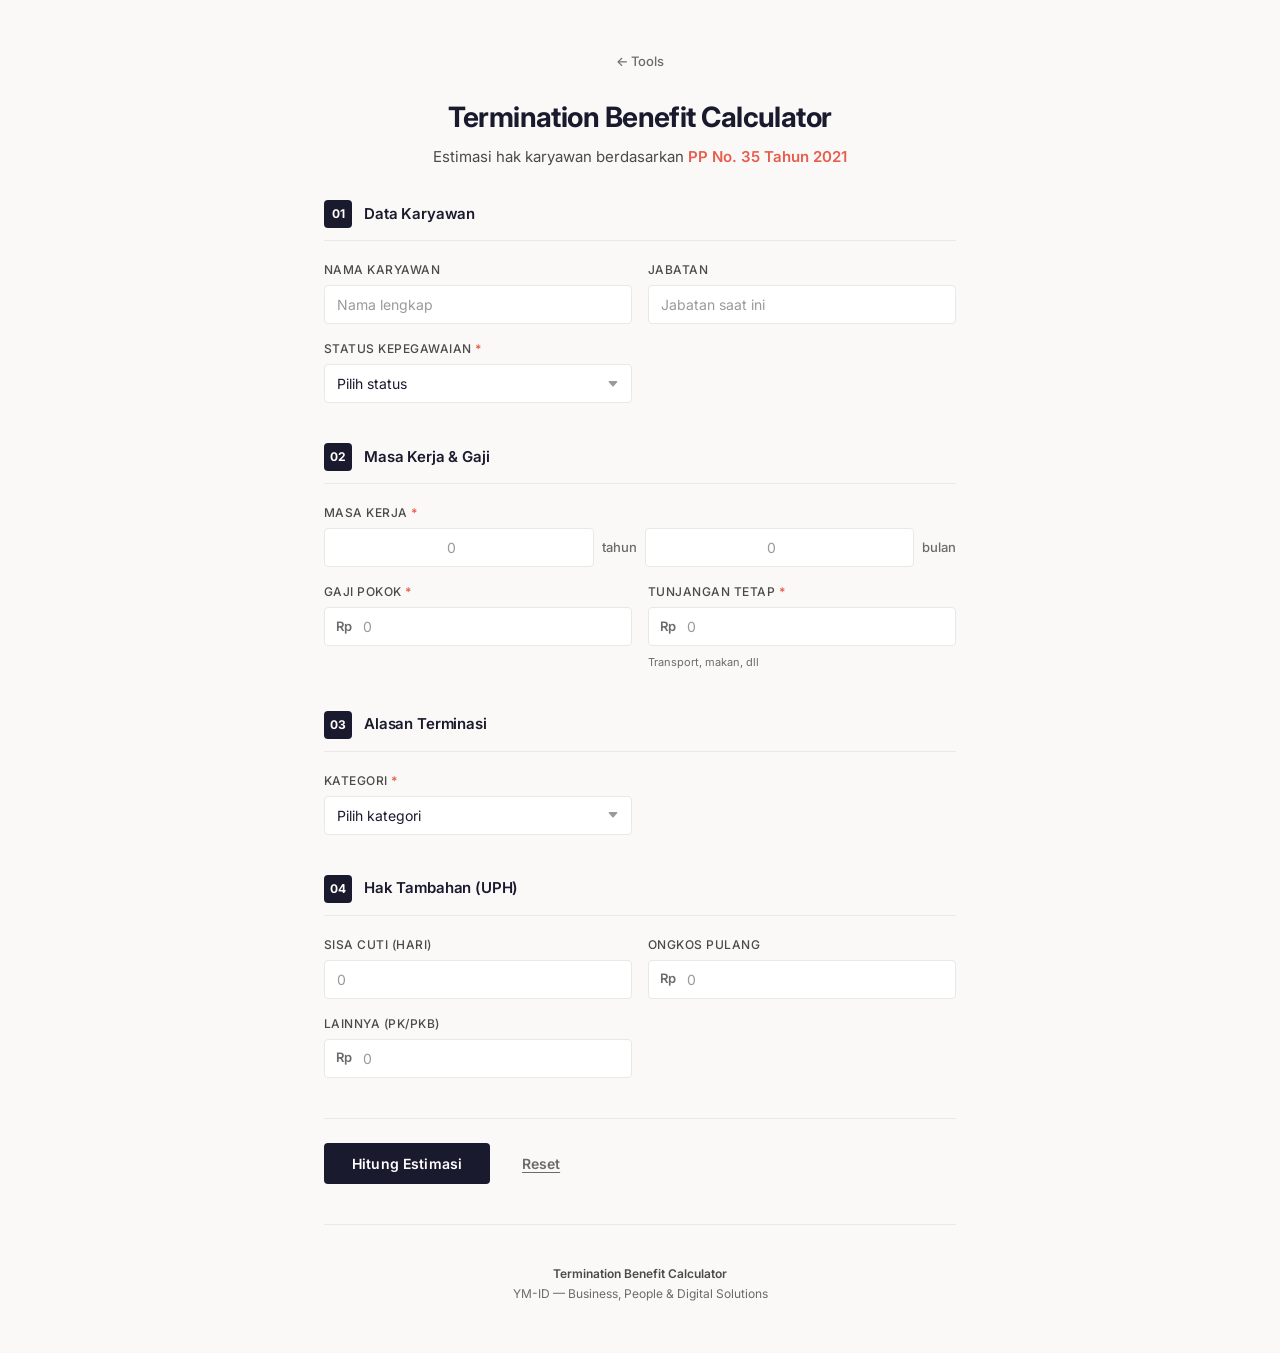
==== index.html @ a9bd62be "RUbah UI PDF" ====
<!DOCTYPE html>
<html lang="id">
<head>
    <meta charset="UTF-8">
    <meta name="viewport" content="width=device-width, initial-scale=1.0">
    <title>Termination Benefit Calculator | YM-ID Tools</title>
    <link rel="stylesheet" href="style.css">
    <link rel="preconnect" href="https://fonts.googleapis.com">
    <link href="https://fonts.googleapis.com/css2?family=Inter:wght@300;400;500;600;700;800&display=swap" rel="stylesheet">
</head>
<body>
    <div class="container">
        <!-- Header -->
        <header class="header">
            <a href="/tools" class="back-link">← Tools</a>
            <h1>Termination Benefit Calculator</h1>
            <p class="subtitle">Estimasi hak karyawan berdasarkan <span class="highlight">PP No. 35 Tahun 2021</span></p>
        </header>

        <!-- Main Content -->
        <main class="main-content">
            <!-- Form Section -->
            <section class="form-section" id="formSection">

                <!-- Section 1: Data Karyawan -->
                <div class="section-block">
                    <div class="section-header">
                        <span class="section-number">01</span>
                        <h2>Data Karyawan</h2>
                    </div>

                    <div class="form-grid">
                        <div class="form-group">
                            <label for="employeeName">Nama Karyawan</label>
                            <input type="text" id="employeeName" placeholder="Nama lengkap">
                        </div>
                        <div class="form-group">
                            <label for="position">Jabatan</label>
                            <input type="text" id="position" placeholder="Jabatan saat ini">
                        </div>
                        <div class="form-group">
                            <label for="employmentStatus">Status Kepegawaian <span class="required">*</span></label>
                            <select id="employmentStatus" required>
                                <option value="" disabled selected>Pilih status</option>
                                <option value="PKWTT">PKWTT — Tetap</option>
                                <option value="PKWT">PKWT — Kontrak</option>
                            </select>
                        </div>
                        <div class="form-group" id="pkwtDurationGroup" style="display:none;">
                            <label for="pkwtDuration">Lama Kontrak (bulan) <span class="required">*</span></label>
                            <input type="number" id="pkwtDuration" min="1" max="60" placeholder="12">
                        </div>
                    </div>
                </div>

                <!-- Section 2: Masa Kerja & Gaji -->
                <div class="section-block">
                    <div class="section-header">
                        <span class="section-number">02</span>
                        <h2>Masa Kerja & Gaji</h2>
                    </div>

                    <div class="form-grid">
                        <div class="form-group">
                            <label>Masa Kerja <span class="required">*</span></label>
                            <div class="input-pair">
                                <input type="number" id="yearsOfService" min="0" max="50" placeholder="0" required>
                                <span class="unit">tahun</span>
                                <input type="number" id="monthsOfService" min="0" max="11" placeholder="0" required>
                                <span class="unit">bulan</span>
                            </div>
                        </div>
                        <div class="form-group">
                            <label for="basicSalary">Gaji Pokok <span class="required">*</span></label>
                            <div class="input-currency">
                                <span class="currency">Rp</span>
                                <input type="text" id="basicSalary" class="currency-input" placeholder="0" required>
                            </div>
                        </div>
                        <div class="form-group">
                            <label for="fixedAllowance">Tunjangan Tetap <span class="required">*</span></label>
                            <div class="input-currency">
                                <span class="currency">Rp</span>
                                <input type="text" id="fixedAllowance" class="currency-input" placeholder="0" required>
                            </div>
                            <span class="helper">Transport, makan, dll</span>
                        </div>
                    </div>
                </div>

                <!-- Section 3: Alasan Terminasi -->
                <div class="section-block">
                    <div class="section-header">
                        <span class="section-number">03</span>
                        <h2>Alasan Terminasi</h2>
                    </div>

                    <div class="form-grid">
                        <div class="form-group">
                            <label>Kategori <span class="required">*</span></label>
                            <select id="terminationCategory" required>
                                <option value="" disabled selected>Pilih kategori</option>
                                <option value="phk_perusahaan">PHK oleh Perusahaan</option>
                                <option value="phk_pekerja">PHK oleh Pekerja</option>
                                <option value="berakhir">Berakhirnya Hubungan Kerja</option>
                            </select>
                        </div>
                        <div class="form-group" id="subCategoryGroup" style="display:none;">
                            <label>Alasan Detail <span class="required">*</span></label>
                            <select id="terminationReason" required>
                                <option value="" disabled selected>Pilih alasan</option>
                            </select>
                        </div>
                    </div>

                    <div class="info-panel" id="reasonInfoPanel" style="display:none;">
                        <p id="reasonDescription"></p>
                        <span class="info-tag" id="reasonPasal"></span>
                    </div>
                </div>

                <!-- Section 4: Hak Tambahan (UPH) -->
                <div class="section-block">
                    <div class="section-header">
                        <span class="section-number">04</span>
                        <h2>Hak Tambahan (UPH)</h2>
                    </div>

                    <div class="form-grid">
                        <div class="form-group">
                            <label for="remainingLeave">Sisa Cuti (hari)</label>
                            <input type="number" id="remainingLeave" min="0" max="365" placeholder="0">
                        </div>
                        <div class="form-group">
                            <label for="repatriationCost">Ongkos Pulang</label>
                            <div class="input-currency">
                                <span class="currency">Rp</span>
                                <input type="text" id="repatriationCost" class="currency-input" placeholder="0">
                            </div>
                        </div>
                        <div class="form-group">
                            <label for="otherUPH">Lainnya (PK/PKB)</label>
                            <div class="input-currency">
                                <span class="currency">Rp</span>
                                <input type="text" id="otherUPH" class="currency-input" placeholder="0">
                            </div>
                        </div>
                    </div>
                </div>

                <!-- Actions -->
                <div class="actions">
                    <button type="button" class="btn-primary" id="calculateBtn">
                        Hitung Estimasi
                    </button>
                    <button type="button" class="btn-text" id="resetBtn">Reset</button>
                </div>
            </section>

            <!-- Result Section -->
            <section class="result-section" id="resultSection" style="display:none;">

                <!-- Result Header -->
                <div class="result-title">
                    <h2>Hasil Perhitungan</h2>
                    <span class="result-meta" id="resultDate"></span>
                </div>

                <!-- Employee Summary -->
                <div class="summary-card" id="employeeSummary"></div>

                <!-- Calculation Results -->
                <div class="results-list">

                    <!-- UP -->
                    <div class="result-item" id="upSection">
                        <div class="result-item-header">
                            <div class="result-item-title">
                                <span class="result-icon">●</span>
                                <span>Uang Pesangon (UP)</span>
                            </div>
                            <span class="result-item-value" id="upAmount">Rp 0</span>
                        </div>
                        <div class="result-item-body">
                            <p id="upExplanation"></p>
                            <div class="legal-ref" id="upReference"></div>
                        </div>
                    </div>

                    <!-- UPMK -->
                    <div class="result-item" id="upmkSection">
                        <div class="result-item-header">
                            <div class="result-item-title">
                                <span class="result-icon">●</span>
                                <span>Uang Penghargaan Masa Kerja (UPMK)</span>
                            </div>
                            <span class="result-item-value" id="upmkAmount">Rp 0</span>
                        </div>
                        <div class="result-item-body">
                            <p id="upmkExplanation"></p>
                            <div class="legal-ref" id="upmkReference"></div>
                        </div>
                    </div>

                    <!-- UPH -->
                    <div class="result-item" id="uphResultSection">
                        <div class="result-item-header">
                            <div class="result-item-title">
                                <span class="result-icon">●</span>
                                <span>Uang Penggantian Hak (UPH)</span>
                            </div>
                            <span class="result-item-value" id="uphAmount">Rp 0</span>
                        </div>
                        <div class="result-item-body">
                            <div id="uphBreakdown"></div>
                            <div class="legal-ref" id="uphReference"></div>
                        </div>
                    </div>

                    <!-- PKWT -->
                    <div class="result-item" id="pkwtSection" style="display:none;">
                        <div class="result-item-header">
                            <div class="result-item-title">
                                <span class="result-icon">●</span>
                                <span>Kompensasi PKWT</span>
                            </div>
                            <span class="result-item-value" id="pkwtAmount">Rp 0</span>
                        </div>
                        <div class="result-item-body">
                            <p id="pkwtExplanation"></p>
                            <div class="legal-ref" id="pkwtReference"></div>
                        </div>
                    </div>

                    <!-- Not Eligible -->
                    <div class="result-item excluded" id="notEligibleSection" style="display:none;">
                        <div class="result-item-header">
                            <div class="result-item-title">
                                <span class="result-icon">○</span>
                                <span>Tidak Diterima</span>
                            </div>
                        </div>
                        <div class="result-item-body">
                            <ul id="notEligibleList"></ul>
                        </div>
                    </div>
                </div>

                <!-- Total -->
                <div class="total-box">
                    <div class="total-label">Total Estimasi Hak</div>
                    <div class="total-value" id="totalAmount">Rp 0</div>
                    <div class="total-words" id="totalTerbilang"></div>
                </div>

                <!-- Disclaimer -->
                <div class="disclaimer-box">
                    <p><strong>Disclaimer.</strong> Hasil perhitungan bersifat estimasi berdasarkan PP No. 35 Tahun 2021. Jumlah final dapat berbeda tergantung kebijakan internal perusahaan, PKB, atau ketentuan lain.</p>
                </div>

                <!-- Actions -->
                <div class="result-actions">
                    <button type="button" class="btn-primary" id="printBtn">Cetak / Simpan PDF</button>
                    <button type="button" class="btn-text" id="recalculateBtn">Hitung Ulang</button>
                </div>
            </section>
        </main>

        <footer class="footer">
            <p>Termination Benefit Calculator</p>
            <p>YM-ID — Business, People & Digital Solutions</p>
        </footer>
    </div>

    <script src="calculator.js"></script>
</body>
</html>
---- style.css ----
/* ============================================
   Termination Benefit Calculator
   Simplified · Modern · Non-Template
   ============================================ */

:root {
    --charcoal: #1a1a2e;
    --charcoal-light: #2d2d44;
    --coral: #e85d4e;
    --coral-light: #f5e6e4;
    --cream: #faf9f7;
    --white: #ffffff;
    --gray-100: #f5f5f3;
    --gray-200: #e8e8e6;
    --gray-300: #d4d4d2;
    --gray-400: #9a9a98;
    --gray-500: #6b6b69;
    --gray-600: #4a4a48;
    --gray-700: #2d2d2b;
    --text: #1a1a2e;
    --text-secondary: #4a4a48;
    --text-muted: #6b6b69;
    --border: #e8e8e6;
    --border-focus: #1a1a2e;
    --radius: 4px;
    --radius-lg: 8px;
    --shadow: 0 1px 2px rgba(26,26,46,0.04);
    --shadow-md: 0 4px 12px rgba(26,26,46,0.08);
    --transition: 0.2s ease;
}

*, *::before, *::after { margin: 0; padding: 0; box-sizing: border-box; }

html { scroll-behavior: smooth; }

body {
    font-family: 'Inter', -apple-system, BlinkMacSystemFont, sans-serif;
    background: var(--cream);
    color: var(--text);
    line-height: 1.5;
    -webkit-font-smoothing: antialiased;
    -moz-osx-font-smoothing: grayscale;
}

.container { max-width: 680px; margin: 0 auto; padding: 0 24px; }

/* ============================================
   HEADER
   ============================================ */
.header {
    padding: 48px 0 32px;
    text-align: center;
}

.back-link {
    display: inline-flex;
    align-items: center;
    gap: 6px;
    font-size: 13px;
    font-weight: 500;
    color: var(--text-muted);
    text-decoration: none;
    margin-bottom: 24px;
    transition: var(--transition);
}

.back-link:hover { color: var(--charcoal); }

.header h1 {
    font-size: 28px;
    font-weight: 700;
    color: var(--charcoal);
    letter-spacing: -0.02em;
    margin-bottom: 8px;
}

.subtitle {
    font-size: 15px;
    color: var(--text-secondary);
    font-weight: 400;
}

.subtitle .highlight {
    color: var(--coral);
    font-weight: 600;
}

/* ============================================
   SECTION BLOCKS
   ============================================ */
.section-block {
    margin-bottom: 40px;
}

.section-header {
    display: flex;
    align-items: center;
    gap: 12px;
    margin-bottom: 20px;
    padding-bottom: 12px;
    border-bottom: 1px solid var(--border);
}

.section-number {
    display: flex;
    align-items: center;
    justify-content: center;
    width: 28px;
    height: 28px;
    background: var(--charcoal);
    color: var(--white);
    font-size: 12px;
    font-weight: 700;
    border-radius: var(--radius);
}

.section-header h2 {
    font-size: 15px;
    font-weight: 600;
    color: var(--charcoal);
    letter-spacing: -0.01em;
}

/* ============================================
   FORM GRID
   ============================================ */
.form-grid {
    display: grid;
    grid-template-columns: repeat(2, 1fr);
    gap: 16px;
}

.form-group {
    display: flex;
    flex-direction: column;
    gap: 6px;
}

.form-group:has(#yearsOfService) {
    grid-column: span 2;
}

label {
    font-size: 12px;
    font-weight: 500;
    color: var(--text-secondary);
    text-transform: uppercase;
    letter-spacing: 0.04em;
}

.required {
    color: var(--coral);
    font-weight: 600;
}

input, select {
    width: 100%;
    padding: 10px 12px;
    font-size: 14px;
    font-family: inherit;
    color: var(--text);
    background: var(--white);
    border: 1.5px solid var(--border);
    border-radius: var(--radius);
    transition: var(--transition);
    outline: none;
    appearance: none;
    -webkit-appearance: none;
}

input:focus, select:focus {
    border-color: var(--border-focus);
    background: var(--white);
}

input::placeholder {
    color: var(--gray-400);
}

select {
    background-image: url("data:image/svg+xml,%3Csvg xmlns='http://www.w3.org/2000/svg' width='12' height='12' fill='%239a9a98' viewBox='0 0 16 16'%3E%3Cpath d='M7.247 11.14 2.451 5.658C1.885 5.013 2.345 4 3.204 4h9.592a1 1 0 0 1 .753 1.659l-4.796 5.48a1 1 0 0 1-1.506 0z'/%3E%3C/svg%3E");
    background-repeat: no-repeat;
    background-position: right 12px center;
    padding-right: 32px;
    cursor: pointer;
}

/* Input Pair (year/month) */
.input-pair {
    display: flex;
    align-items: center;
    gap: 8px;
}

.input-pair input {
    flex: 1;
    text-align: center;
    background-image: none;
    padding-right: 12px;
}

.unit {
    font-size: 13px;
    color: var(--text-muted);
    font-weight: 500;
    white-space: nowrap;
}

/* Input Currency */
.input-currency {
    position: relative;
    display: flex;
    align-items: center;
}

.currency {
    position: absolute;
    left: 12px;
    font-size: 13px;
    font-weight: 600;
    color: var(--text-muted);
    pointer-events: none;
}

.input-currency input {
    padding-left: 38px;
    background-image: none;
    padding-right: 12px;
}

.helper {
    font-size: 11px;
    color: var(--text-muted);
    margin-top: 2px;
}

/* Info Panel */
.info-panel {
    margin-top: 12px;
    padding: 14px 16px;
    background: var(--coral-light);
    border-left: 3px solid var(--coral);
    border-radius: 0 var(--radius) var(--radius) 0;
}

.info-panel p {
    font-size: 13px;
    color: var(--text-secondary);
    line-height: 1.5;
    margin-bottom: 6px;
}

.info-tag {
    display: inline-block;
    font-size: 11px;
    font-weight: 600;
    color: var(--coral);
    background: var(--white);
    padding: 3px 10px;
    border-radius: var(--radius);
}

/* ============================================
   BUTTONS
   ============================================ */
.actions {
    display: flex;
    align-items: center;
    gap: 16px;
    margin-top: 32px;
    padding-top: 24px;
    border-top: 1px solid var(--border);
}

.btn-primary, .btn-text {
    font-family: inherit;
    font-size: 14px;
    font-weight: 600;
    border: none;
    border-radius: var(--radius);
    cursor: pointer;
    transition: var(--transition);
    outline: none;
}

.btn-primary {
    background: var(--charcoal);
    color: var(--white);
    padding: 12px 28px;
    letter-spacing: 0.01em;
}

.btn-primary:hover {
    background: var(--charcoal-light);
}

.btn-text {
    background: transparent;
    color: var(--text-muted);
    padding: 12px 16px;
    text-decoration: underline;
    text-underline-offset: 3px;
}

.btn-text:hover {
    color: var(--charcoal);
}

/* ============================================
   RESULT SECTION
   ============================================ */
.result-section {
    animation: fadeIn 0.3s ease;
}

@keyframes fadeIn {
    from { opacity: 0; transform: translateY(8px); }
    to { opacity: 1; transform: translateY(0); }
}

.result-title {
    display: flex;
    justify-content: space-between;
    align-items: baseline;
    margin-bottom: 24px;
    padding-bottom: 12px;
    border-bottom: 1px solid var(--border);
}

.result-title h2 {
    font-size: 18px;
    font-weight: 700;
    color: var(--charcoal);
    letter-spacing: -0.02em;
}

.result-meta {
    font-size: 12px;
    color: var(--text-muted);
    font-weight: 400;
}

/* Summary Card */
.summary-card {
    background: var(--white);
    border: 1px solid var(--border);
    border-radius: var(--radius-lg);
    padding: 20px;
    margin-bottom: 24px;
}

.summary-card h4 {
    font-size: 11px;
    font-weight: 600;
    color: var(--text-muted);
    text-transform: uppercase;
    letter-spacing: 0.06em;
    margin-bottom: 14px;
    padding-bottom: 10px;
    border-bottom: 1px solid var(--border);
}

.summary-grid {
    display: grid;
    grid-template-columns: repeat(2, 1fr);
    gap: 10px 24px;
}

.summary-item {
    display: flex;
    justify-content: space-between;
    align-items: baseline;
    font-size: 13px;
    padding: 4px 0;
}

.summary-label {
    color: var(--text-muted);
    font-weight: 400;
}

.summary-value {
    color: var(--text);
    font-weight: 600;
    text-align: right;
}

/* Results List */
.results-list {
    display: flex;
    flex-direction: column;
    gap: 12px;
    margin-bottom: 24px;
}

.result-item {
    background: var(--white);
    border: 1px solid var(--border);
    border-radius: var(--radius-lg);
    overflow: hidden;
}

.result-item-header {
    display: flex;
    justify-content: space-between;
    align-items: center;
    padding: 14px 18px;
    background: var(--gray-100);
    border-bottom: 1px solid var(--border);
}

.result-item-title {
    display: flex;
    align-items: center;
    gap: 10px;
    font-size: 14px;
    font-weight: 600;
    color: var(--charcoal);
}

.result-icon {
    color: var(--coral);
    font-size: 10px;
}

.result-item-value {
    font-size: 16px;
    font-weight: 700;
    color: var(--charcoal);
    font-family: 'SF Mono', 'Monaco', monospace;
    letter-spacing: -0.01em;
}

.result-item-body {
    padding: 14px 18px;
}

.result-item-body p {
    font-size: 13px;
    color: var(--text-secondary);
    line-height: 1.5;
    margin-bottom: 10px;
}

/* Legal Reference */
.legal-ref {
    margin-top: 10px;
    padding: 10px 12px;
    background: var(--cream);
    border-left: 2px solid var(--coral);
    border-radius: 0 var(--radius) var(--radius) 0;
}

.legal-ref .ref-pasal {
    font-size: 11px;
    font-weight: 600;
    color: var(--charcoal);
    margin-bottom: 3px;
}

.legal-ref .ref-text {
    font-size: 11px;
    color: var(--text-muted);
    line-height: 1.4;
}

/* Excluded / Not Eligible */
.result-item.excluded .result-item-header {
    background: var(--coral-light);
    border-bottom-color: var(--coral);
}

.result-item.excluded .result-item-title {
    color: var(--coral);
}

.result-item.excluded .result-icon {
    color: var(--coral);
}

#notEligibleList {
    list-style: none;
    padding: 0;
}

#notEligibleList li {
    padding: 8px 0;
    font-size: 13px;
    color: var(--text-secondary);
    border-bottom: 1px solid var(--border);
}

#notEligibleList li:last-child {
    border-bottom: none;
}

#notEligibleList li strong {
    color: var(--coral);
    display: block;
    font-weight: 600;
    margin-bottom: 2px;
}

#notEligibleList li small {
    color: var(--text-muted);
    font-size: 11px;
}

/* UPH Breakdown */
.uph-breakdown-item {
    display: flex;
    justify-content: space-between;
    padding: 6px 0;
    font-size: 13px;
    border-bottom: 1px solid var(--border);
}

.uph-breakdown-item:last-child {
    border-bottom: none;
}

.uph-breakdown-label {
    color: var(--text-secondary);
}

.uph-breakdown-value {
    font-weight: 600;
    color: var(--text);
    font-family: 'SF Mono', 'Monaco', monospace;
}

/* Total Box */
.total-box {
    background: var(--charcoal);
    color: var(--white);
    padding: 24px;
    border-radius: var(--radius-lg);
    margin-bottom: 16px;
    text-align: center;
}

.total-label {
    font-size: 11px;
    font-weight: 600;
    text-transform: uppercase;
    letter-spacing: 0.08em;
    opacity: 0.7;
    margin-bottom: 6px;
}

.total-value {
    font-size: 28px;
    font-weight: 700;
    font-family: 'SF Mono', 'Monaco', monospace;
    letter-spacing: -0.02em;
    margin-bottom: 4px;
}

.total-words {
    font-size: 12px;
    opacity: 0.6;
    font-style: italic;
}

/* Disclaimer */
.disclaimer-box {
    background: var(--gray-100);
    border: 1px solid var(--border);
    border-radius: var(--radius-lg);
    padding: 14px 16px;
    margin-bottom: 20px;
}

.disclaimer-box p {
    font-size: 11px;
    color: var(--text-muted);
    line-height: 1.5;
}

.disclaimer-box strong {
    color: var(--text-secondary);
    font-weight: 600;
}

/* Result Actions */
.result-actions {
    display: flex;
    align-items: center;
    gap: 16px;
    justify-content: center;
}

/* ============================================
   FOOTER
   ============================================ */
.footer {
    text-align: center;
    padding: 40px 0 48px;
    border-top: 1px solid var(--border);
    margin-top: 40px;
}

.footer p {
    font-size: 12px;
    color: var(--text-muted);
    margin-bottom: 2px;
}

.footer p:first-child {
    font-weight: 600;
    color: var(--text-secondary);
}

/* ============================================
   ============================================
   PRINT STYLES - 1 HALAMAN A4 RAPI
   ============================================
   ============================================ */

@media print {
    @page {
        size: A4 portrait;
        margin: 10mm 14mm 10mm 14mm;
    }

    * {
        -webkit-print-color-adjust: exact !important;
        print-color-adjust: exact !important;
        color-adjust: exact !important;
    }

    body {
        background: white !important;
        font-size: 8.5pt !important;
        line-height: 1.3 !important;
        color: #1a1a2e !important;
        margin: 0 !important;
        padding: 0 !important;
    }

    .container {
        max-width: 100% !important;
        padding: 0 !important;
        margin: 0 !important;
    }

    /* HIDE */
    .header,
    .form-section,
    .actions,
    .result-actions,
    .footer,
    .back-link,
    .result-title,
    .disclaimer-box {
        display: none !important;
    }

    /* SHOW RESULT */
    .result-section {
        display: block !important;
        animation: none !important;
        margin: 0 !important;
        padding: 0 !important;
    }

    /* PRINT HEADER */
    .result-section::before {
        content: "SURAT PERHITUNGAN HAK KARYAWAN";
        display: block;
        text-align: center;
        font-size: 13pt;
        font-weight: 700;
        color: #1a1a2e;
        padding-bottom: 3px;
        margin-bottom: 8px;
        border-bottom: 2px solid #1a1a2e;
        letter-spacing: 0.5px;
    }

    /* SUMMARY */
    .summary-card {
        background: white !important;
        border: 1px solid #333 !important;
        border-radius: 0 !important;
        padding: 0 !important;
        margin-bottom: 8px !important;
    }

    .summary-card h4 {
        background: #1a1a2e !important;
        color: white !important;
        padding: 4px 10px !important;
        margin: 0 !important;
        font-size: 8pt !important;
        font-weight: 600;
        border-bottom: 1px solid #333;
        border-radius: 0 !important;
    }

    .summary-grid {
        display: table !important;
        width: 100% !important;
        border-collapse: collapse !important;
    }

    .summary-item {
        display: table-row !important;
        border-bottom: 1px solid #ddd !important;
    }

    .summary-item:last-child { border-bottom: none !important; }

    .summary-label,
    .summary-value {
        display: table-cell !important;
        padding: 3px 10px !important;
        font-size: 8.5pt !important;
        border-bottom: 1px solid #eee !important;
    }

    .summary-label {
        width: 32% !important;
        color: #555 !important;
        font-weight: 500;
        background: #f5f5f3 !important;
    }

    .summary-value {
        width: 68% !important;
        color: #1a1a2e !important;
        font-weight: 600;
    }

    /* RESULT ITEMS */
    .results-list {
        gap: 6px !important;
        margin-bottom: 8px !important;
    }

    .result-item {
        background: white !important;
        border: 1px solid #333 !important;
        border-radius: 0 !important;
        box-shadow: none !important;
        page-break-inside: avoid !important;
        break-inside: avoid !important;
        margin-bottom: 4px !important;
    }

    .result-item-header {
        background: #f5f5f3 !important;
        border-bottom: 1.5px solid #1a1a2e !important;
        padding: 4px 10px !important;
    }

    .result-item-title {
        font-size: 9pt !important;
        font-weight: 700;
        color: #1a1a2e !important;
        gap: 6px !important;
    }

    .result-icon {
        color: #e85d4e !important;
        font-size: 8px !important;
    }

    .result-item-value {
        font-size: 10pt !important;
        font-weight: 700;
        color: #1a1a2e !important;
    }

    .result-item-body {
        padding: 5px 10px !important;
    }

    .result-item-body p {
        font-size: 8pt !important;
        color: #333 !important;
        margin-bottom: 3px !important;
        line-height: 1.25 !important;
    }

    /* LEGAL REF */
    .legal-ref {
        background: #faf9f7 !important;
        border-left: 2px solid #e85d4e !important;
        border-radius: 0 !important;
        padding: 4px 8px !important;
        margin-top: 4px !important;
    }

    .legal-ref .ref-pasal {
        font-size: 7.5pt !important;
        color: #1a1a2e !important;
        margin-bottom: 1px !important;
    }

    .legal-ref .ref-text {
        font-size: 7pt !important;
        color: #555 !important;
        line-height: 1.25 !important;
    }

    /* EXCLUDED */
    .result-item.excluded .result-item-header {
        background: #f5e6e4 !important;
        border-bottom-color: #e85d4e !important;
    }

    .result-item.excluded .result-item-title {
        color: #e85d4e !important;
    }

    #notEligibleList li {
        font-size: 8pt !important;
        padding: 2px 0 !important;
    }

    /* UPH */
    .uph-breakdown-item {
        font-size: 8pt !important;
        padding: 2px 0 !important;
    }

    /* TOTAL */
    .total-box {
        background: #1a1a2e !important;
        color: white !important;
        border-radius: 0 !important;
        padding: 8px 12px !important;
        margin: 6px 0 !important;
        border: 2px solid #1a1a2e !important;
    }

    .total-label {
        font-size: 8pt !important;
        margin-bottom: 2px !important;
    }

    .total-value {
        font-size: 14pt !important;
        margin-bottom: 1px !important;
    }

    .total-words {
        font-size: 7pt !important;
    }

    /* FOOTER */
    .result-section::after {
        content: "Dokumen dihasilkan oleh Termination Benefit Calculator | YM-ID | PP No. 35 Tahun 2021";
        display: block;
        text-align: center;
        font-size: 6.5pt;
        color: #999;
        margin-top: 6px;
        padding-top: 4px;
        border-top: 1px solid #ddd;
    }

    .detail-item + .detail-item { margin-top: 4px !important; }
    .detail-item[style*="display: none"] { display: none !important; }
}

/* ============================================
   RESPONSIVE
   ============================================ */
@media (max-width: 640px) {
    .container { padding: 0 16px; }
    .header { padding: 32px 0 24px; }
    .header h1 { font-size: 22px; }
    .subtitle { font-size: 14px; }

    .form-grid {
        grid-template-columns: 1fr;
        gap: 14px;
    }

    .form-group:has(#yearsOfService) {
        grid-column: span 1;
    }

    .section-block { margin-bottom: 32px; }
    .actions { flex-direction: column; gap: 8px; }
    .btn-primary, .btn-text { width: 100%; justify-content: center; }

    .summary-grid { grid-template-columns: 1fr; }
    .result-title { flex-direction: column; gap: 4px; }
    .result-item-header { flex-direction: column; align-items: flex-start; gap: 4px; }
    .result-item-value { font-size: 14px; }
    .total-value { font-size: 22px; }
    .result-actions { flex-direction: column; }
}

@media (max-width: 480px) {
    .header h1 { font-size: 20px; }
    .input-pair { flex-wrap: wrap; }
    .input-pair input { min-width: 80px; }
    .section-header { gap: 8px; }
    .section-number { width: 24px; height: 24px; font-size: 11px; }
    .section-header h2 { font-size: 14px; }
}
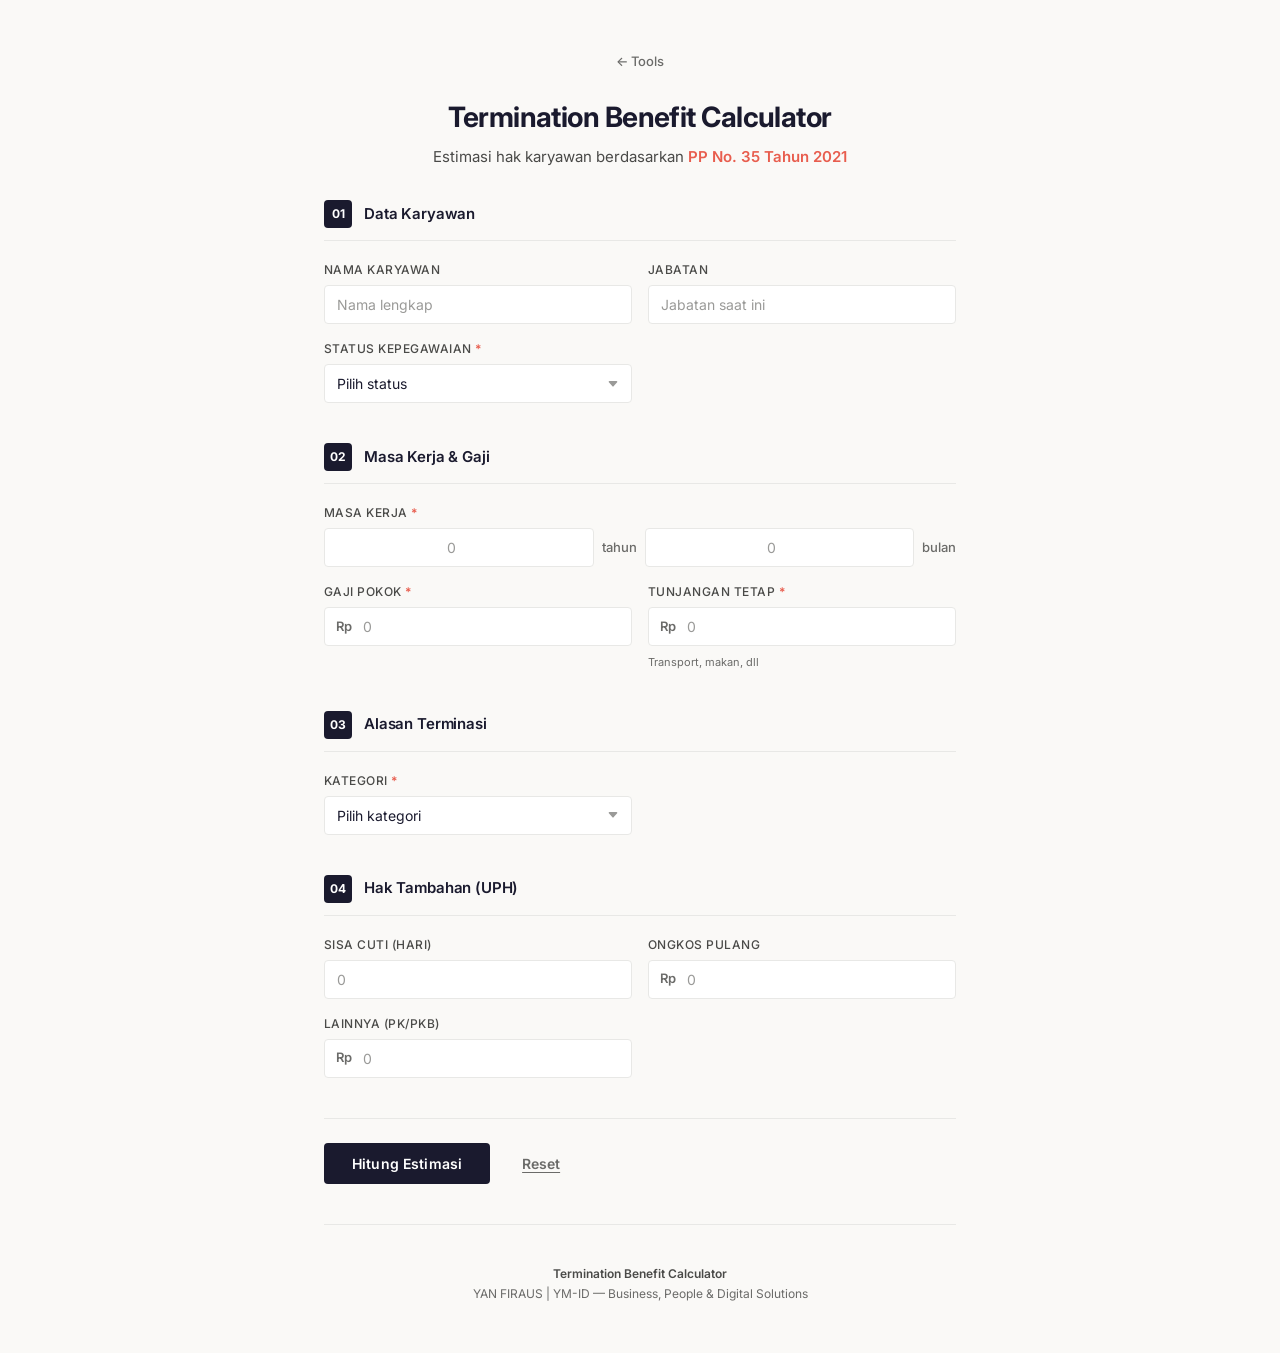
==== commit 7e83714b: "Rubah Footnote" ====
--- a/index.html
+++ b/index.html
@@ -268,7 +268,7 @@
 
         <footer class="footer">
             <p>Termination Benefit Calculator</p>
-            <p>YM-ID — Business, People & Digital Solutions</p>
+            <p>YAN FIRAUS | YM-ID — Business, People & Digital Solutions</p>
         </footer>
     </div>
 
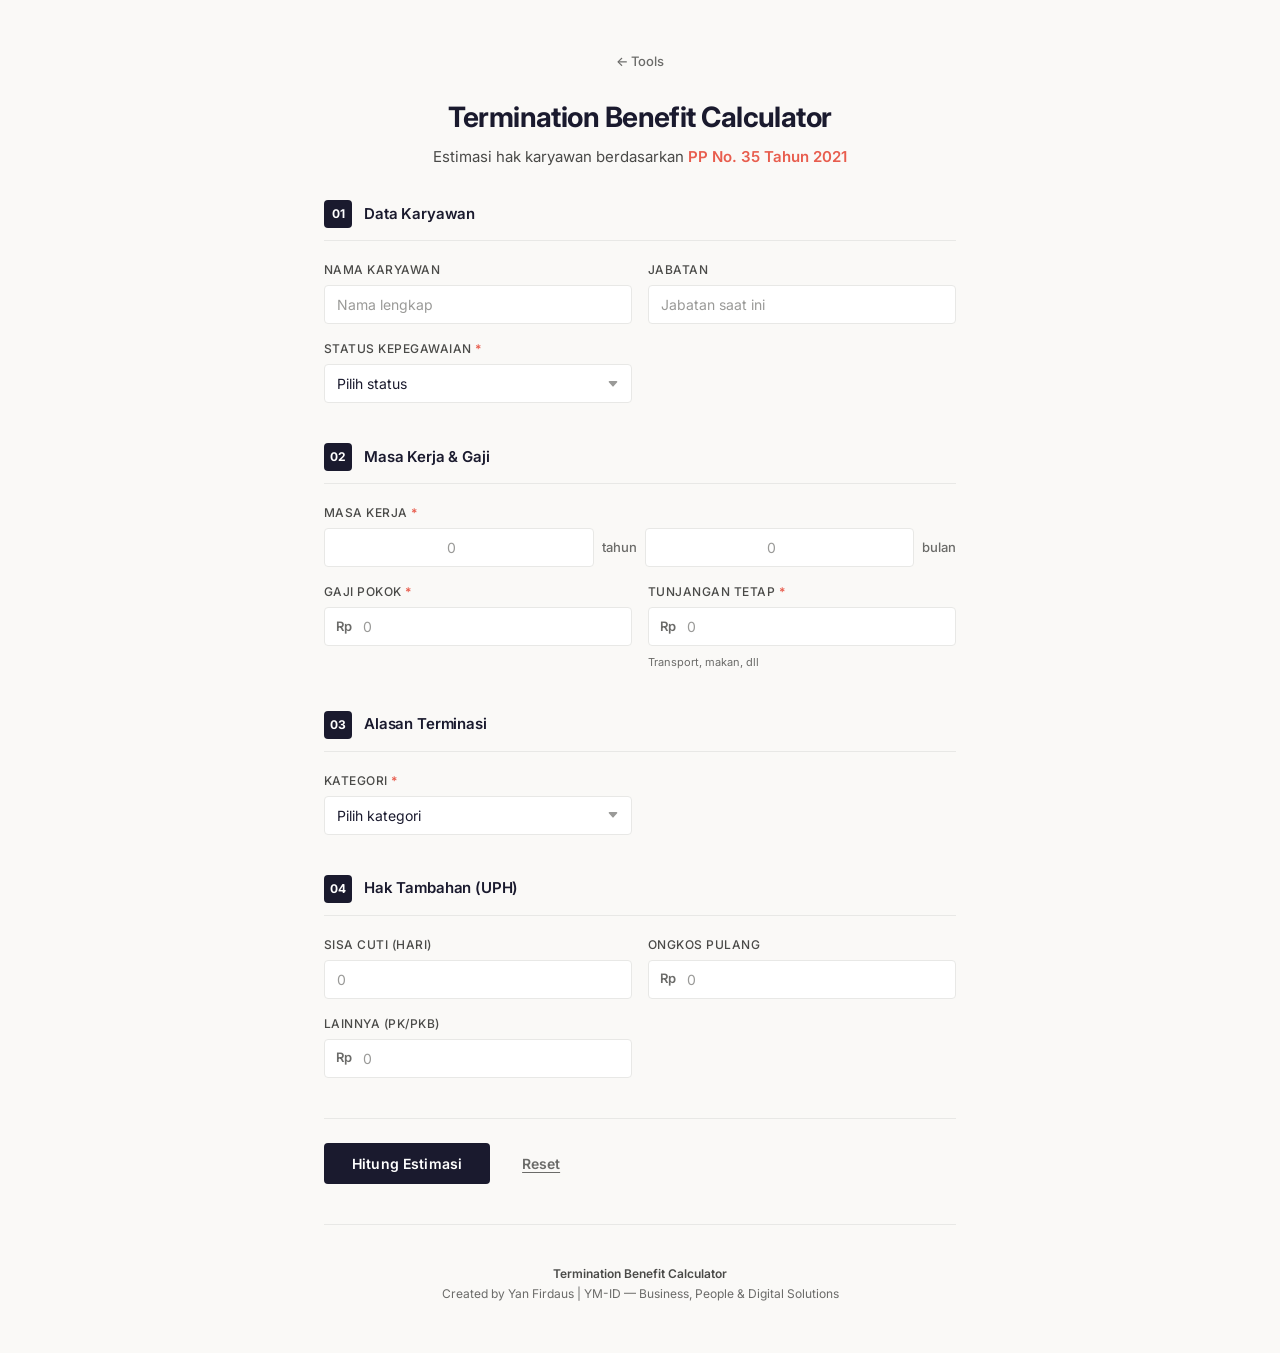
==== commit 3ad239ee: "Rubah Footnote" ====
--- a/index.html
+++ b/index.html
@@ -3,7 +3,7 @@
 <head>
     <meta charset="UTF-8">
     <meta name="viewport" content="width=device-width, initial-scale=1.0">
-    <title>Termination Benefit Calculator | YM-ID Tools</title>
+    <title>Termination Benefit Calculator | Created by Yan Firdaus</title>
     <link rel="stylesheet" href="style.css">
     <link rel="preconnect" href="https://fonts.googleapis.com">
     <link href="https://fonts.googleapis.com/css2?family=Inter:wght@300;400;500;600;700;800&display=swap" rel="stylesheet">
@@ -268,7 +268,7 @@
 
         <footer class="footer">
             <p>Termination Benefit Calculator</p>
-            <p>YAN FIRAUS | YM-ID — Business, People & Digital Solutions</p>
+            <p>Created by Yan Firdaus | YM-ID — Business, People & Digital Solutions</p>
         </footer>
     </div>
 
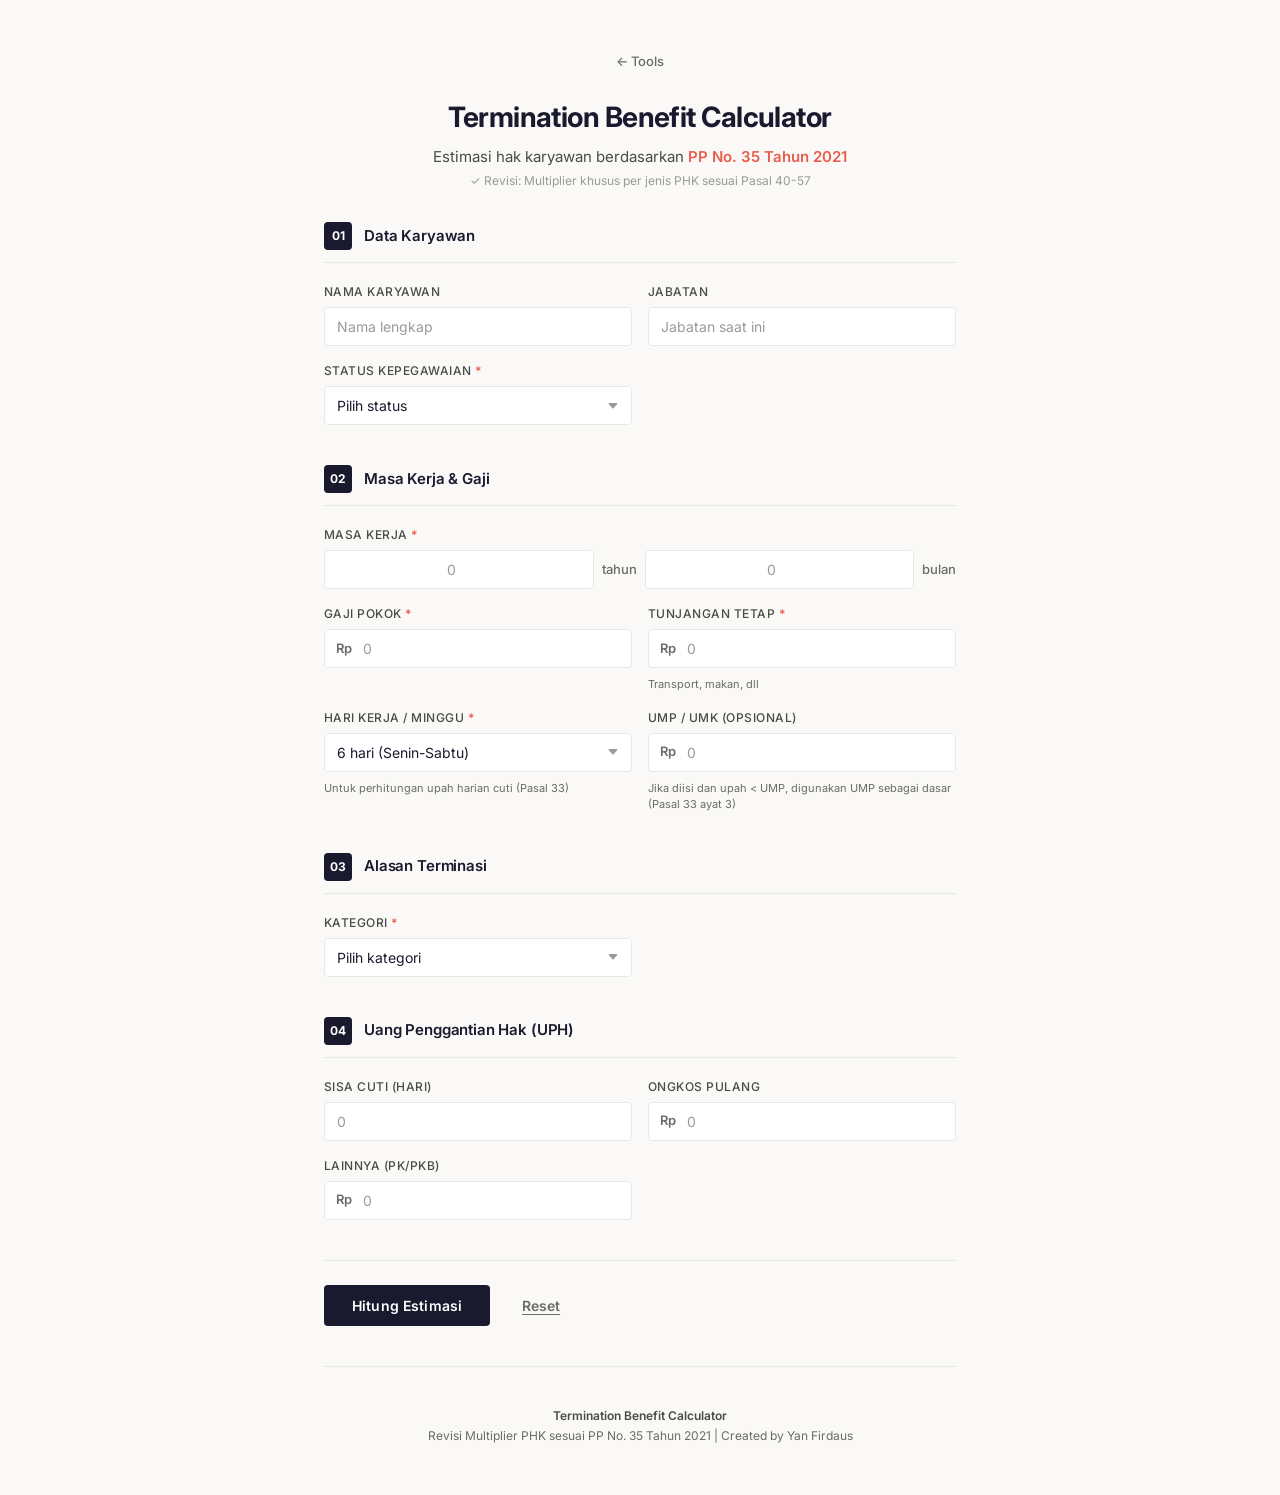
==== commit 64d5cc91: "update logika berpikir" ====
--- a/index.html
+++ b/index.html
@@ -3,7 +3,7 @@
 <head>
     <meta charset="UTF-8">
     <meta name="viewport" content="width=device-width, initial-scale=1.0">
-    <title>Termination Benefit Calculator | Created by Yan Firdaus</title>
+    <title>Termination Benefit Calculator | PP No. 35 Tahun 2021</title>
     <link rel="stylesheet" href="style.css">
     <link rel="preconnect" href="https://fonts.googleapis.com">
     <link href="https://fonts.googleapis.com/css2?family=Inter:wght@300;400;500;600;700;800&display=swap" rel="stylesheet">
@@ -12,9 +12,10 @@
     <div class="container">
         <!-- Header -->
         <header class="header">
-            <a href="/tools" class="back-link">← Tools</a>
+            <a href="/tools" target="_top" class="back-link"><- Tools</a>
             <h1>Termination Benefit Calculator</h1>
             <p class="subtitle">Estimasi hak karyawan berdasarkan <span class="highlight">PP No. 35 Tahun 2021</span></p>
+            <p class="subtitle" style="font-size: 12px; color: #9a9a98; margin-top: 4px;">✓ Revisi: Multiplier khusus per jenis PHK sesuai Pasal 40-57</p>
         </header>
 
         <!-- Main Content -->
@@ -42,8 +43,8 @@
                             <label for="employmentStatus">Status Kepegawaian <span class="required">*</span></label>
                             <select id="employmentStatus" required>
                                 <option value="" disabled selected>Pilih status</option>
-                                <option value="PKWTT">PKWTT — Tetap</option>
-                                <option value="PKWT">PKWT — Kontrak</option>
+                                <option value="PKWTT">PKWTT - Tetap</option>
+                                <option value="PKWT">PKWT - Kontrak</option>
                             </select>
                         </div>
                         <div class="form-group" id="pkwtDurationGroup" style="display:none;">
@@ -85,6 +86,22 @@
                             </div>
                             <span class="helper">Transport, makan, dll</span>
                         </div>
+                        <div class="form-group">
+                            <label for="workDaysPerWeek">Hari Kerja / Minggu <span class="required">*</span></label>
+                            <select id="workDaysPerWeek" required>
+                                <option value="6" selected>6 hari (Senin-Sabtu)</option>
+                                <option value="5">5 hari (Senin-Jumat)</option>
+                            </select>
+                            <span class="helper">Untuk perhitungan upah harian cuti (Pasal 33)</span>
+                        </div>
+                        <div class="form-group">
+                            <label for="minimumWage">UMP / UMK (opsional)</label>
+                            <div class="input-currency">
+                                <span class="currency">Rp</span>
+                                <input type="text" id="minimumWage" class="currency-input" placeholder="0">
+                            </div>
+                            <span class="helper">Jika diisi dan upah &lt; UMP, digunakan UMP sebagai dasar (Pasal 33 ayat 3)</span>
+                        </div>
                     </div>
                 </div>
 
@@ -101,8 +118,7 @@
                             <select id="terminationCategory" required>
                                 <option value="" disabled selected>Pilih kategori</option>
                                 <option value="phk_perusahaan">PHK oleh Perusahaan</option>
-                                <option value="phk_pekerja">PHK oleh Pekerja</option>
-                                <option value="berakhir">Berakhirnya Hubungan Kerja</option>
+                                <option value="phk_pekerja">PHK oleh Pekerja / Berakhirnya HK</option>
                             </select>
                         </div>
                         <div class="form-group" id="subCategoryGroup" style="display:none;">
@@ -116,6 +132,7 @@
                     <div class="info-panel" id="reasonInfoPanel" style="display:none;">
                         <p id="reasonDescription"></p>
                         <span class="info-tag" id="reasonPasal"></span>
+                        <span class="info-tag" id="reasonDetailPasal" style="margin-top: 4px; display: inline-block;"></span>
                     </div>
                 </div>
 
@@ -123,7 +140,7 @@
                 <div class="section-block">
                     <div class="section-header">
                         <span class="section-number">04</span>
-                        <h2>Hak Tambahan (UPH)</h2>
+                        <h2>Uang Penggantian Hak (UPH)</h2>
                     </div>
 
                     <div class="form-grid">
@@ -144,6 +161,24 @@
                                 <span class="currency">Rp</span>
                                 <input type="text" id="otherUPH" class="currency-input" placeholder="0">
                             </div>
+                        </div>
+                    </div>
+                </div>
+
+                <!-- Section 5: Uang Pisah (Conditional) -->
+                <div class="section-block" id="uangPisahGroup" style="display:none;">
+                    <div class="section-header">
+                        <span class="section-number">05</span>
+                        <h2>Uang Pisah</h2>
+                    </div>
+                    <div class="form-grid">
+                        <div class="form-group">
+                            <label for="uangPisahAmount">Uang Pisah (sesuai PK/PP/PKB)</label>
+                            <div class="input-currency">
+                                <span class="currency">Rp</span>
+                                <input type="text" id="uangPisahAmount" class="currency-input" placeholder="0">
+                            </div>
+                            <span class="helper">Hanya untuk: Resign, Mangkir, Pelanggaran Mendesak, Putusan LPHI, Ditahan (rugi)</span>
                         </div>
                     </div>
                 </div>
@@ -176,14 +211,13 @@
                     <div class="result-item" id="upSection">
                         <div class="result-item-header">
                             <div class="result-item-title">
-                                <span class="result-icon">●</span>
+                                <span class="result-icon">*</span>
                                 <span>Uang Pesangon (UP)</span>
                             </div>
                             <span class="result-item-value" id="upAmount">Rp 0</span>
                         </div>
                         <div class="result-item-body">
                             <p id="upExplanation"></p>
-                            <div class="legal-ref" id="upReference"></div>
                         </div>
                     </div>
 
@@ -191,14 +225,13 @@
                     <div class="result-item" id="upmkSection">
                         <div class="result-item-header">
                             <div class="result-item-title">
-                                <span class="result-icon">●</span>
+                                <span class="result-icon">*</span>
                                 <span>Uang Penghargaan Masa Kerja (UPMK)</span>
                             </div>
                             <span class="result-item-value" id="upmkAmount">Rp 0</span>
                         </div>
                         <div class="result-item-body">
                             <p id="upmkExplanation"></p>
-                            <div class="legal-ref" id="upmkReference"></div>
                         </div>
                     </div>
 
@@ -206,14 +239,13 @@
                     <div class="result-item" id="uphResultSection">
                         <div class="result-item-header">
                             <div class="result-item-title">
-                                <span class="result-icon">●</span>
+                                <span class="result-icon">*</span>
                                 <span>Uang Penggantian Hak (UPH)</span>
                             </div>
                             <span class="result-item-value" id="uphAmount">Rp 0</span>
                         </div>
                         <div class="result-item-body">
                             <div id="uphBreakdown"></div>
-                            <div class="legal-ref" id="uphReference"></div>
                         </div>
                     </div>
 
@@ -221,14 +253,27 @@
                     <div class="result-item" id="pkwtSection" style="display:none;">
                         <div class="result-item-header">
                             <div class="result-item-title">
-                                <span class="result-icon">●</span>
+                                <span class="result-icon">*</span>
                                 <span>Kompensasi PKWT</span>
                             </div>
                             <span class="result-item-value" id="pkwtAmount">Rp 0</span>
                         </div>
                         <div class="result-item-body">
                             <p id="pkwtExplanation"></p>
-                            <div class="legal-ref" id="pkwtReference"></div>
+                        </div>
+                    </div>
+
+                    <!-- UANG PISAH -->
+                    <div class="result-item" id="uangPisahSection" style="display:none;">
+                        <div class="result-item-header">
+                            <div class="result-item-title">
+                                <span class="result-icon">*</span>
+                                <span>Uang Pisah</span>
+                            </div>
+                            <span class="result-item-value" id="uangPisahAmountDisplay">Rp 0</span>
+                        </div>
+                        <div class="result-item-body">
+                            <p id="uangPisahExplanation"></p>
                         </div>
                     </div>
 
@@ -236,7 +281,7 @@
                     <div class="result-item excluded" id="notEligibleSection" style="display:none;">
                         <div class="result-item-header">
                             <div class="result-item-title">
-                                <span class="result-icon">○</span>
+                                <span class="result-icon">o</span>
                                 <span>Tidak Diterima</span>
                             </div>
                         </div>
@@ -253,6 +298,15 @@
                     <div class="total-words" id="totalTerbilang"></div>
                 </div>
 
+                <!-- Lampiran -->
+                <div class="lampiran-section" id="lampiranSection">
+                    <div class="lampiran-header">
+                        <h3>LAMPIRAN</h3>
+                        <p>Landasan Hukum Perhitungan Hak Karyawan</p>
+                    </div>
+                    <div class="lampiran-content" id="lampiranContent"></div>
+                </div>
+
                 <!-- Disclaimer -->
                 <div class="disclaimer-box">
                     <p><strong>Disclaimer.</strong> Hasil perhitungan bersifat estimasi berdasarkan PP No. 35 Tahun 2021. Jumlah final dapat berbeda tergantung kebijakan internal perusahaan, PKB, atau ketentuan lain.</p>
@@ -268,10 +322,10 @@
 
         <footer class="footer">
             <p>Termination Benefit Calculator</p>
-            <p>Created by Yan Firdaus | YM-ID — Business, People & Digital Solutions</p>
+            <p>Revisi Multiplier PHK sesuai PP No. 35 Tahun 2021 | Created by Yan Firdaus</p>
         </footer>
     </div>
 
     <script src="calculator.js"></script>
 </body>
-</html>+</html>
--- a/style.css
+++ b/style.css
@@ -1,6 +1,6 @@
-/* ============================================
+﻿/* ============================================
    Termination Benefit Calculator
-   Simplified · Modern · Non-Template
+   Simplified - Modern - Non-Template
    ============================================ */
 
 :root {
@@ -903,3 +903,123 @@
     .section-number { width: 24px; height: 24px; font-size: 11px; }
     .section-header h2 { font-size: 14px; }
 }
+
+
+
+/* ============================================
+   LAMPIRAN SECTION
+   ============================================ */
+
+.lampiran-section {
+    margin-top: 32px;
+    margin-bottom: 24px;
+    border: 1px solid var(--border);
+    border-radius: var(--radius-lg);
+    overflow: hidden;
+    page-break-before: always;
+    break-before: page;
+}
+
+.lampiran-header {
+    background: var(--charcoal);
+    color: var(--white);
+    padding: 16px 20px;
+    text-align: center;
+}
+
+.lampiran-header h3 {
+    font-size: 14px;
+    font-weight: 700;
+    letter-spacing: 0.08em;
+    text-transform: uppercase;
+    margin-bottom: 4px;
+}
+
+.lampiran-header p {
+    font-size: 11px;
+    opacity: 0.7;
+    font-weight: 400;
+}
+
+.lampiran-content {
+    padding: 0;
+    background: var(--white);
+}
+
+.lampiran-pasal {
+    border-bottom: 1px solid var(--border);
+    page-break-inside: avoid;
+    break-inside: avoid;
+}
+
+.lampiran-pasal:last-child {
+    border-bottom: none;
+}
+
+.lampiran-pasal-title {
+    background: var(--gray-100);
+    padding: 10px 16px;
+    font-size: 12px;
+    font-weight: 700;
+    color: var(--charcoal);
+    border-left: 3px solid var(--coral);
+}
+
+.lampiran-pasal-content {
+    padding: 12px 16px;
+    font-size: 11px;
+    line-height: 1.6;
+    color: var(--text-secondary);
+    white-space: pre-line;
+}
+
+/* ============================================
+   PRINT STYLES - LAMPIRAN
+   ============================================ */
+
+@media print {
+    .lampiran-section {
+        display: block !important;
+        page-break-before: always !important;
+        break-before: page !important;
+        margin-top: 0 !important;
+        border: 1px solid #333 !important;
+        border-radius: 0 !important;
+    }
+
+    .lampiran-header {
+        background: #1a1a2e !important;
+        color: white !important;
+        padding: 6px 10px !important;
+        border-bottom: 1.5px solid #1a1a2e !important;
+    }
+
+    .lampiran-header h3 {
+        font-size: 10pt !important;
+        margin-bottom: 1px !important;
+    }
+
+    .lampiran-header p {
+        font-size: 7.5pt !important;
+    }
+
+    .lampiran-pasal {
+        border-bottom: 1px solid #ddd !important;
+        page-break-inside: avoid !important;
+        break-inside: avoid !important;
+    }
+
+    .lampiran-pasal-title {
+        background: #f5f5f3 !important;
+        padding: 3px 10px !important;
+        font-size: 8.5pt !important;
+        border-left: 2px solid #e85d4e !important;
+    }
+
+    .lampiran-pasal-content {
+        padding: 5px 10px !important;
+        font-size: 7pt !important;
+        line-height: 1.3 !important;
+        color: #333 !important;
+    }
+}
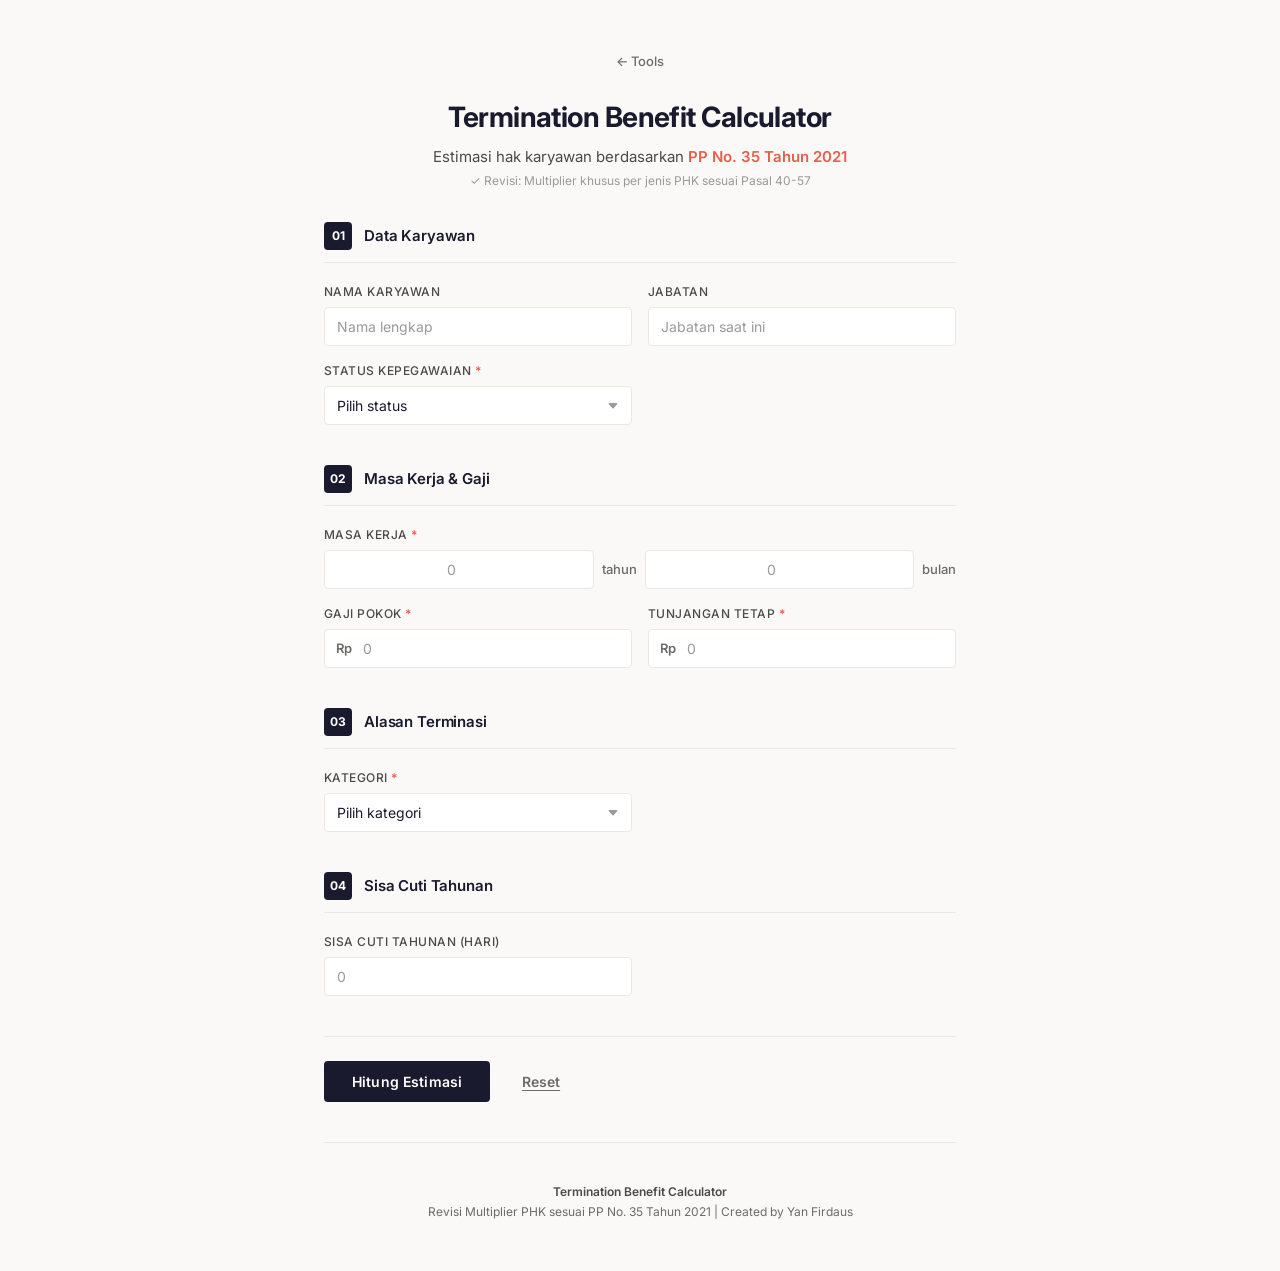
==== commit dbba2b9c: "logika js update" ====
--- a/index.html
+++ b/index.html
@@ -47,10 +47,6 @@
                                 <option value="PKWT">PKWT - Kontrak</option>
                             </select>
                         </div>
-                        <div class="form-group" id="pkwtDurationGroup" style="display:none;">
-                            <label for="pkwtDuration">Lama Kontrak (bulan) <span class="required">*</span></label>
-                            <input type="number" id="pkwtDuration" min="1" max="60" placeholder="12">
-                        </div>
                     </div>
                 </div>
 
@@ -84,23 +80,6 @@
                                 <span class="currency">Rp</span>
                                 <input type="text" id="fixedAllowance" class="currency-input" placeholder="0" required>
                             </div>
-                            <span class="helper">Transport, makan, dll</span>
-                        </div>
-                        <div class="form-group">
-                            <label for="workDaysPerWeek">Hari Kerja / Minggu <span class="required">*</span></label>
-                            <select id="workDaysPerWeek" required>
-                                <option value="6" selected>6 hari (Senin-Sabtu)</option>
-                                <option value="5">5 hari (Senin-Jumat)</option>
-                            </select>
-                            <span class="helper">Untuk perhitungan upah harian cuti (Pasal 33)</span>
-                        </div>
-                        <div class="form-group">
-                            <label for="minimumWage">UMP / UMK (opsional)</label>
-                            <div class="input-currency">
-                                <span class="currency">Rp</span>
-                                <input type="text" id="minimumWage" class="currency-input" placeholder="0">
-                            </div>
-                            <span class="helper">Jika diisi dan upah &lt; UMP, digunakan UMP sebagai dasar (Pasal 33 ayat 3)</span>
                         </div>
                     </div>
                 </div>
@@ -136,49 +115,17 @@
                     </div>
                 </div>
 
-                <!-- Section 4: Hak Tambahan (UPH) -->
+                <!-- Section 4: Sisa Cuti Tahunan -->
                 <div class="section-block">
                     <div class="section-header">
                         <span class="section-number">04</span>
-                        <h2>Uang Penggantian Hak (UPH)</h2>
-                    </div>
-
-                    <div class="form-grid">
-                        <div class="form-group">
-                            <label for="remainingLeave">Sisa Cuti (hari)</label>
+                        <h2>Sisa Cuti Tahunan</h2>
+                    </div>
+
+                    <div class="form-grid">
+                        <div class="form-group">
+                            <label for="remainingLeave">Sisa Cuti Tahunan (hari)</label>
                             <input type="number" id="remainingLeave" min="0" max="365" placeholder="0">
-                        </div>
-                        <div class="form-group">
-                            <label for="repatriationCost">Ongkos Pulang</label>
-                            <div class="input-currency">
-                                <span class="currency">Rp</span>
-                                <input type="text" id="repatriationCost" class="currency-input" placeholder="0">
-                            </div>
-                        </div>
-                        <div class="form-group">
-                            <label for="otherUPH">Lainnya (PK/PKB)</label>
-                            <div class="input-currency">
-                                <span class="currency">Rp</span>
-                                <input type="text" id="otherUPH" class="currency-input" placeholder="0">
-                            </div>
-                        </div>
-                    </div>
-                </div>
-
-                <!-- Section 5: Uang Pisah (Conditional) -->
-                <div class="section-block" id="uangPisahGroup" style="display:none;">
-                    <div class="section-header">
-                        <span class="section-number">05</span>
-                        <h2>Uang Pisah</h2>
-                    </div>
-                    <div class="form-grid">
-                        <div class="form-group">
-                            <label for="uangPisahAmount">Uang Pisah (sesuai PK/PP/PKB)</label>
-                            <div class="input-currency">
-                                <span class="currency">Rp</span>
-                                <input type="text" id="uangPisahAmount" class="currency-input" placeholder="0">
-                            </div>
-                            <span class="helper">Hanya untuk: Resign, Mangkir, Pelanggaran Mendesak, Putusan LPHI, Ditahan (rugi)</span>
                         </div>
                     </div>
                 </div>
@@ -263,20 +210,6 @@
                         </div>
                     </div>
 
-                    <!-- UANG PISAH -->
-                    <div class="result-item" id="uangPisahSection" style="display:none;">
-                        <div class="result-item-header">
-                            <div class="result-item-title">
-                                <span class="result-icon">*</span>
-                                <span>Uang Pisah</span>
-                            </div>
-                            <span class="result-item-value" id="uangPisahAmountDisplay">Rp 0</span>
-                        </div>
-                        <div class="result-item-body">
-                            <p id="uangPisahExplanation"></p>
-                        </div>
-                    </div>
-
                     <!-- Not Eligible -->
                     <div class="result-item excluded" id="notEligibleSection" style="display:none;">
                         <div class="result-item-header">
@@ -307,11 +240,6 @@
                     <div class="lampiran-content" id="lampiranContent"></div>
                 </div>
 
-                <!-- Disclaimer -->
-                <div class="disclaimer-box">
-                    <p><strong>Disclaimer.</strong> Hasil perhitungan bersifat estimasi berdasarkan PP No. 35 Tahun 2021. Jumlah final dapat berbeda tergantung kebijakan internal perusahaan, PKB, atau ketentuan lain.</p>
-                </div>
-
                 <!-- Actions -->
                 <div class="result-actions">
                     <button type="button" class="btn-primary" id="printBtn">Cetak / Simpan PDF</button>
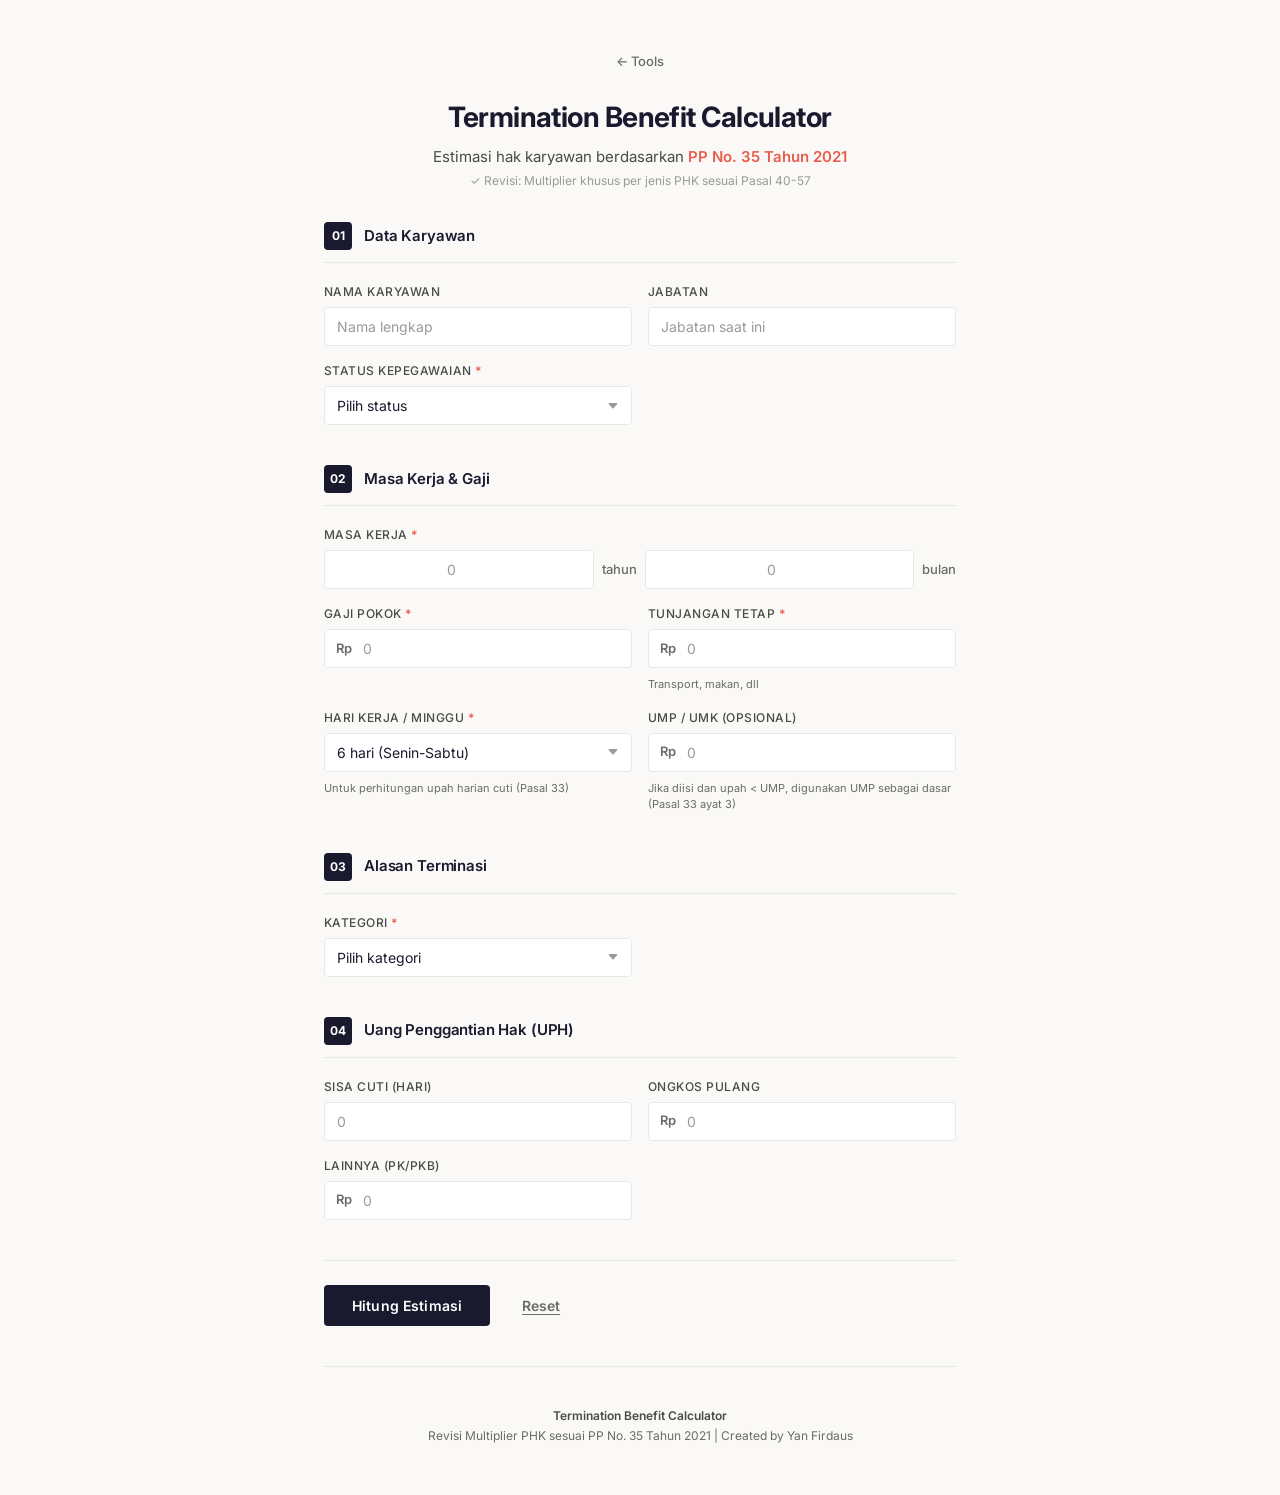
==== commit 988dbec2: "js update" ====
--- a/index.html
+++ b/index.html
@@ -47,6 +47,10 @@
                                 <option value="PKWT">PKWT - Kontrak</option>
                             </select>
                         </div>
+                        <div class="form-group" id="pkwtDurationGroup" style="display:none;">
+                            <label for="pkwtDuration">Lama Kontrak (bulan) <span class="required">*</span></label>
+                            <input type="number" id="pkwtDuration" min="1" max="60" placeholder="12">
+                        </div>
                     </div>
                 </div>
 
@@ -80,6 +84,23 @@
                                 <span class="currency">Rp</span>
                                 <input type="text" id="fixedAllowance" class="currency-input" placeholder="0" required>
                             </div>
+                            <span class="helper">Transport, makan, dll</span>
+                        </div>
+                        <div class="form-group">
+                            <label for="workDaysPerWeek">Hari Kerja / Minggu <span class="required">*</span></label>
+                            <select id="workDaysPerWeek" required>
+                                <option value="6" selected>6 hari (Senin-Sabtu)</option>
+                                <option value="5">5 hari (Senin-Jumat)</option>
+                            </select>
+                            <span class="helper">Untuk perhitungan upah harian cuti (Pasal 33)</span>
+                        </div>
+                        <div class="form-group">
+                            <label for="minimumWage">UMP / UMK (opsional)</label>
+                            <div class="input-currency">
+                                <span class="currency">Rp</span>
+                                <input type="text" id="minimumWage" class="currency-input" placeholder="0">
+                            </div>
+                            <span class="helper">Jika diisi dan upah &lt; UMP, digunakan UMP sebagai dasar (Pasal 33 ayat 3)</span>
                         </div>
                     </div>
                 </div>
@@ -115,17 +136,49 @@
                     </div>
                 </div>
 
-                <!-- Section 4: Sisa Cuti Tahunan -->
+                <!-- Section 4: Hak Tambahan (UPH) -->
                 <div class="section-block">
                     <div class="section-header">
                         <span class="section-number">04</span>
-                        <h2>Sisa Cuti Tahunan</h2>
-                    </div>
-
-                    <div class="form-grid">
-                        <div class="form-group">
-                            <label for="remainingLeave">Sisa Cuti Tahunan (hari)</label>
+                        <h2>Uang Penggantian Hak (UPH)</h2>
+                    </div>
+
+                    <div class="form-grid">
+                        <div class="form-group">
+                            <label for="remainingLeave">Sisa Cuti (hari)</label>
                             <input type="number" id="remainingLeave" min="0" max="365" placeholder="0">
+                        </div>
+                        <div class="form-group">
+                            <label for="repatriationCost">Ongkos Pulang</label>
+                            <div class="input-currency">
+                                <span class="currency">Rp</span>
+                                <input type="text" id="repatriationCost" class="currency-input" placeholder="0">
+                            </div>
+                        </div>
+                        <div class="form-group">
+                            <label for="otherUPH">Lainnya (PK/PKB)</label>
+                            <div class="input-currency">
+                                <span class="currency">Rp</span>
+                                <input type="text" id="otherUPH" class="currency-input" placeholder="0">
+                            </div>
+                        </div>
+                    </div>
+                </div>
+
+                <!-- Section 5: Uang Pisah (Conditional) -->
+                <div class="section-block" id="uangPisahGroup" style="display:none;">
+                    <div class="section-header">
+                        <span class="section-number">05</span>
+                        <h2>Uang Pisah</h2>
+                    </div>
+                    <div class="form-grid">
+                        <div class="form-group">
+                            <label for="uangPisahAmount">Uang Pisah (sesuai PK/PP/PKB)</label>
+                            <div class="input-currency">
+                                <span class="currency">Rp</span>
+                                <input type="text" id="uangPisahAmount" class="currency-input" placeholder="0">
+                            </div>
+                            <span class="helper">Hanya untuk: Resign, Mangkir, Pelanggaran Mendesak, Putusan LPHI, Ditahan (rugi)</span>
                         </div>
                     </div>
                 </div>
@@ -210,6 +263,20 @@
                         </div>
                     </div>
 
+                    <!-- UANG PISAH -->
+                    <div class="result-item" id="uangPisahSection" style="display:none;">
+                        <div class="result-item-header">
+                            <div class="result-item-title">
+                                <span class="result-icon">*</span>
+                                <span>Uang Pisah</span>
+                            </div>
+                            <span class="result-item-value" id="uangPisahAmountDisplay">Rp 0</span>
+                        </div>
+                        <div class="result-item-body">
+                            <p id="uangPisahExplanation"></p>
+                        </div>
+                    </div>
+
                     <!-- Not Eligible -->
                     <div class="result-item excluded" id="notEligibleSection" style="display:none;">
                         <div class="result-item-header">
@@ -240,6 +307,11 @@
                     <div class="lampiran-content" id="lampiranContent"></div>
                 </div>
 
+                <!-- Disclaimer -->
+                <div class="disclaimer-box">
+                    <p><strong>Disclaimer.</strong> Hasil perhitungan bersifat estimasi berdasarkan PP No. 35 Tahun 2021. Jumlah final dapat berbeda tergantung kebijakan internal perusahaan, PKB, atau ketentuan lain.</p>
+                </div>
+
                 <!-- Actions -->
                 <div class="result-actions">
                     <button type="button" class="btn-primary" id="printBtn">Cetak / Simpan PDF</button>
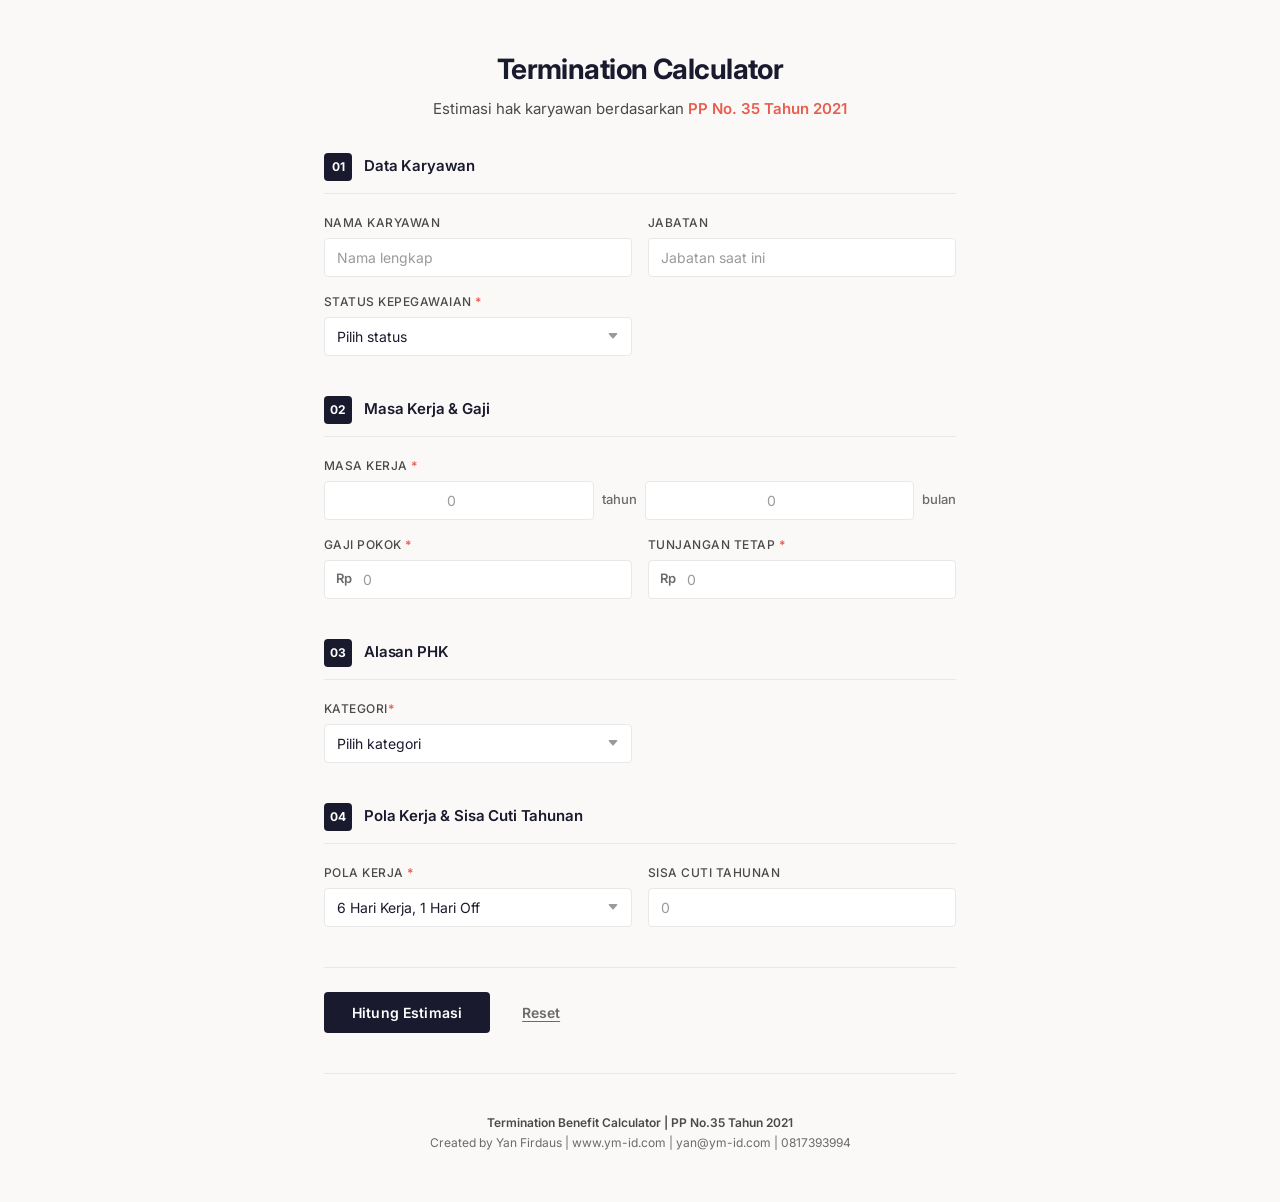
==== commit 3f3a37d7: "Update JS" ====
--- a/index.html
+++ b/index.html
@@ -3,7 +3,7 @@
 <head>
     <meta charset="UTF-8">
     <meta name="viewport" content="width=device-width, initial-scale=1.0">
-    <title>Termination Benefit Calculator | PP No. 35 Tahun 2021</title>
+    <title>Termination calculator | PP No. 35 Tahun 2021</title>
     <link rel="stylesheet" href="style.css">
     <link rel="preconnect" href="https://fonts.googleapis.com">
     <link href="https://fonts.googleapis.com/css2?family=Inter:wght@300;400;500;600;700;800&display=swap" rel="stylesheet">
@@ -12,10 +12,8 @@
     <div class="container">
         <!-- Header -->
         <header class="header">
-            <a href="/tools" target="_top" class="back-link"><- Tools</a>
-            <h1>Termination Benefit Calculator</h1>
+            <h1>Termination Calculator</h1>
             <p class="subtitle">Estimasi hak karyawan berdasarkan <span class="highlight">PP No. 35 Tahun 2021</span></p>
-            <p class="subtitle" style="font-size: 12px; color: #9a9a98; margin-top: 4px;">✓ Revisi: Multiplier khusus per jenis PHK sesuai Pasal 40-57</p>
         </header>
 
         <!-- Main Content -->
@@ -29,7 +27,6 @@
                         <span class="section-number">01</span>
                         <h2>Data Karyawan</h2>
                     </div>
-
                     <div class="form-grid">
                         <div class="form-group">
                             <label for="employeeName">Nama Karyawan</label>
@@ -43,8 +40,8 @@
                             <label for="employmentStatus">Status Kepegawaian <span class="required">*</span></label>
                             <select id="employmentStatus" required>
                                 <option value="" disabled selected>Pilih status</option>
-                                <option value="PKWTT">PKWTT - Tetap</option>
-                                <option value="PKWT">PKWT - Kontrak</option>
+                                <option value="PKWTT">PKWTT - TETAP</option>
+                                <option value="PKWT">PKWT - KONTRAK</option>
                             </select>
                         </div>
                         <div class="form-group" id="pkwtDurationGroup" style="display:none;">
@@ -60,9 +57,8 @@
                         <span class="section-number">02</span>
                         <h2>Masa Kerja & Gaji</h2>
                     </div>
-
-                    <div class="form-grid">
-                        <div class="form-group">
+                    <div class="form-grid">
+                        <div class="form-group form-group-full">
                             <label>Masa Kerja <span class="required">*</span></label>
                             <div class="input-pair">
                                 <input type="number" id="yearsOfService" min="0" max="50" placeholder="0" required>
@@ -84,23 +80,6 @@
                                 <span class="currency">Rp</span>
                                 <input type="text" id="fixedAllowance" class="currency-input" placeholder="0" required>
                             </div>
-                            <span class="helper">Transport, makan, dll</span>
-                        </div>
-                        <div class="form-group">
-                            <label for="workDaysPerWeek">Hari Kerja / Minggu <span class="required">*</span></label>
-                            <select id="workDaysPerWeek" required>
-                                <option value="6" selected>6 hari (Senin-Sabtu)</option>
-                                <option value="5">5 hari (Senin-Jumat)</option>
-                            </select>
-                            <span class="helper">Untuk perhitungan upah harian cuti (Pasal 33)</span>
-                        </div>
-                        <div class="form-group">
-                            <label for="minimumWage">UMP / UMK (opsional)</label>
-                            <div class="input-currency">
-                                <span class="currency">Rp</span>
-                                <input type="text" id="minimumWage" class="currency-input" placeholder="0">
-                            </div>
-                            <span class="helper">Jika diisi dan upah &lt; UMP, digunakan UMP sebagai dasar (Pasal 33 ayat 3)</span>
                         </div>
                     </div>
                 </div>
@@ -109,12 +88,11 @@
                 <div class="section-block">
                     <div class="section-header">
                         <span class="section-number">03</span>
-                        <h2>Alasan Terminasi</h2>
-                    </div>
-
-                    <div class="form-grid">
-                        <div class="form-group">
-                            <label>Kategori <span class="required">*</span></label>
+                        <h2>Alasan PHK</h2>
+                    </div>
+                    <div class="form-grid">
+                        <div class="form-group">
+                            <label>Kategori<span class="required">*</span></label>
                             <select id="terminationCategory" required>
                                 <option value="" disabled selected>Pilih kategori</option>
                                 <option value="phk_perusahaan">PHK oleh Perusahaan</option>
@@ -122,92 +100,61 @@
                             </select>
                         </div>
                         <div class="form-group" id="subCategoryGroup" style="display:none;">
-                            <label>Alasan Detail <span class="required">*</span></label>
+                            <label>Detil PHK <span class="required">*</span></label>
                             <select id="terminationReason" required>
                                 <option value="" disabled selected>Pilih alasan</option>
                             </select>
                         </div>
                     </div>
-
                     <div class="info-panel" id="reasonInfoPanel" style="display:none;">
                         <p id="reasonDescription"></p>
-                        <span class="info-tag" id="reasonPasal"></span>
-                        <span class="info-tag" id="reasonDetailPasal" style="margin-top: 4px; display: inline-block;"></span>
-                    </div>
-                </div>
-
-                <!-- Section 4: Hak Tambahan (UPH) -->
+                        <span class="info-tag" id="reasonDetailPasal"></span>
+                    </div>
+                </div>
+
+                <!-- Section 4: Pola Kerja & Sisa Cuti Tahunan -->
                 <div class="section-block">
                     <div class="section-header">
                         <span class="section-number">04</span>
-                        <h2>Uang Penggantian Hak (UPH)</h2>
-                    </div>
-
-                    <div class="form-grid">
-                        <div class="form-group">
-                            <label for="remainingLeave">Sisa Cuti (hari)</label>
+                        <h2>Pola Kerja & Sisa Cuti Tahunan</h2>
+                    </div>
+                    <div class="form-grid">
+                        <div class="form-group">
+                            <label for="workPattern">Pola Kerja <span class="required">*</span></label>
+                            <select id="workPattern" required>
+                                <option value="" disabled selected>Pilih pola kerja</option>
+                                <option value="13_1">13 Hari Kerja, 1 Hari Off</option>
+                                <option value="10_1">10 Hari Kerja, 1 Hari Off</option>
+                                <option value="7_1">7 Hari Kerja, 1 Hari Off</option>
+                                <option value="6_1" selected>6 Hari Kerja, 1 Hari Off</option>
+                                <option value="5_2">5 Hari Kerja, 2 Hari Off</option>
+                                <option value="4_3">4 Hari Kerja, 3 Hari Off</option>
+                            </select>
+                        </div>
+                        <div class="form-group">
+                            <label for="remainingLeave">Sisa Cuti Tahunan</label>
                             <input type="number" id="remainingLeave" min="0" max="365" placeholder="0">
-                        </div>
-                        <div class="form-group">
-                            <label for="repatriationCost">Ongkos Pulang</label>
-                            <div class="input-currency">
-                                <span class="currency">Rp</span>
-                                <input type="text" id="repatriationCost" class="currency-input" placeholder="0">
-                            </div>
-                        </div>
-                        <div class="form-group">
-                            <label for="otherUPH">Lainnya (PK/PKB)</label>
-                            <div class="input-currency">
-                                <span class="currency">Rp</span>
-                                <input type="text" id="otherUPH" class="currency-input" placeholder="0">
-                            </div>
-                        </div>
-                    </div>
-                </div>
-
-                <!-- Section 5: Uang Pisah (Conditional) -->
-                <div class="section-block" id="uangPisahGroup" style="display:none;">
-                    <div class="section-header">
-                        <span class="section-number">05</span>
-                        <h2>Uang Pisah</h2>
-                    </div>
-                    <div class="form-grid">
-                        <div class="form-group">
-                            <label for="uangPisahAmount">Uang Pisah (sesuai PK/PP/PKB)</label>
-                            <div class="input-currency">
-                                <span class="currency">Rp</span>
-                                <input type="text" id="uangPisahAmount" class="currency-input" placeholder="0">
-                            </div>
-                            <span class="helper">Hanya untuk: Resign, Mangkir, Pelanggaran Mendesak, Putusan LPHI, Ditahan (rugi)</span>
                         </div>
                     </div>
                 </div>
 
                 <!-- Actions -->
                 <div class="actions">
-                    <button type="button" class="btn-primary" id="calculateBtn">
-                        Hitung Estimasi
-                    </button>
+                    <button type="button" class="btn-primary" id="calculateBtn">Hitung Estimasi</button>
                     <button type="button" class="btn-text" id="resetBtn">Reset</button>
                 </div>
             </section>
 
             <!-- Result Section -->
             <section class="result-section" id="resultSection" style="display:none;">
-
-                <!-- Result Header -->
                 <div class="result-title">
                     <h2>Hasil Perhitungan</h2>
                     <span class="result-meta" id="resultDate"></span>
                 </div>
 
-                <!-- Employee Summary -->
                 <div class="summary-card" id="employeeSummary"></div>
 
-                <!-- Calculation Results -->
                 <div class="results-list">
-
-                    <!-- UP -->
                     <div class="result-item" id="upSection">
                         <div class="result-item-header">
                             <div class="result-item-title">
@@ -221,7 +168,6 @@
                         </div>
                     </div>
 
-                    <!-- UPMK -->
                     <div class="result-item" id="upmkSection">
                         <div class="result-item-header">
                             <div class="result-item-title">
@@ -235,7 +181,6 @@
                         </div>
                     </div>
 
-                    <!-- UPH -->
                     <div class="result-item" id="uphResultSection">
                         <div class="result-item-header">
                             <div class="result-item-title">
@@ -249,7 +194,6 @@
                         </div>
                     </div>
 
-                    <!-- PKWT -->
                     <div class="result-item" id="pkwtSection" style="display:none;">
                         <div class="result-item-header">
                             <div class="result-item-title">
@@ -263,21 +207,6 @@
                         </div>
                     </div>
 
-                    <!-- UANG PISAH -->
-                    <div class="result-item" id="uangPisahSection" style="display:none;">
-                        <div class="result-item-header">
-                            <div class="result-item-title">
-                                <span class="result-icon">*</span>
-                                <span>Uang Pisah</span>
-                            </div>
-                            <span class="result-item-value" id="uangPisahAmountDisplay">Rp 0</span>
-                        </div>
-                        <div class="result-item-body">
-                            <p id="uangPisahExplanation"></p>
-                        </div>
-                    </div>
-
-                    <!-- Not Eligible -->
                     <div class="result-item excluded" id="notEligibleSection" style="display:none;">
                         <div class="result-item-header">
                             <div class="result-item-title">
@@ -291,28 +220,12 @@
                     </div>
                 </div>
 
-                <!-- Total -->
                 <div class="total-box">
                     <div class="total-label">Total Estimasi Hak</div>
                     <div class="total-value" id="totalAmount">Rp 0</div>
                     <div class="total-words" id="totalTerbilang"></div>
                 </div>
 
-                <!-- Lampiran -->
-                <div class="lampiran-section" id="lampiranSection">
-                    <div class="lampiran-header">
-                        <h3>LAMPIRAN</h3>
-                        <p>Landasan Hukum Perhitungan Hak Karyawan</p>
-                    </div>
-                    <div class="lampiran-content" id="lampiranContent"></div>
-                </div>
-
-                <!-- Disclaimer -->
-                <div class="disclaimer-box">
-                    <p><strong>Disclaimer.</strong> Hasil perhitungan bersifat estimasi berdasarkan PP No. 35 Tahun 2021. Jumlah final dapat berbeda tergantung kebijakan internal perusahaan, PKB, atau ketentuan lain.</p>
-                </div>
-
-                <!-- Actions -->
                 <div class="result-actions">
                     <button type="button" class="btn-primary" id="printBtn">Cetak / Simpan PDF</button>
                     <button type="button" class="btn-text" id="recalculateBtn">Hitung Ulang</button>
@@ -321,8 +234,8 @@
         </main>
 
         <footer class="footer">
-            <p>Termination Benefit Calculator</p>
-            <p>Revisi Multiplier PHK sesuai PP No. 35 Tahun 2021 | Created by Yan Firdaus</p>
+            <p>Termination Benefit Calculator | PP No.35 Tahun 2021</p>
+            <p>Created by Yan Firdaus | www.ym-id.com | yan@ym-id.com | 0817393994</p>
         </footer>
     </div>
 
--- a/style.css
+++ b/style.css
@@ -1,6 +1,5 @@
-﻿/* ============================================
-   Termination Benefit Calculator
-   Simplified - Modern - Non-Template
+/* ============================================
+   Termination Benefit Calculator - Simplified
    ============================================ */
 
 :root {
@@ -15,8 +14,6 @@
     --gray-300: #d4d4d2;
     --gray-400: #9a9a98;
     --gray-500: #6b6b69;
-    --gray-600: #4a4a48;
-    --gray-700: #2d2d2b;
     --text: #1a1a2e;
     --text-secondary: #4a4a48;
     --text-muted: #6b6b69;
@@ -39,32 +36,15 @@
     color: var(--text);
     line-height: 1.5;
     -webkit-font-smoothing: antialiased;
-    -moz-osx-font-smoothing: grayscale;
 }
 
 .container { max-width: 680px; margin: 0 auto; padding: 0 24px; }
 
-/* ============================================
-   HEADER
-   ============================================ */
+/* Header */
 .header {
     padding: 48px 0 32px;
     text-align: center;
 }
-
-.back-link {
-    display: inline-flex;
-    align-items: center;
-    gap: 6px;
-    font-size: 13px;
-    font-weight: 500;
-    color: var(--text-muted);
-    text-decoration: none;
-    margin-bottom: 24px;
-    transition: var(--transition);
-}
-
-.back-link:hover { color: var(--charcoal); }
 
 .header h1 {
     font-size: 28px;
@@ -80,17 +60,10 @@
     font-weight: 400;
 }
 
-.subtitle .highlight {
-    color: var(--coral);
-    font-weight: 600;
-}
-
-/* ============================================
-   SECTION BLOCKS
-   ============================================ */
-.section-block {
-    margin-bottom: 40px;
-}
+.subtitle .highlight { color: var(--coral); font-weight: 600; }
+
+/* Section Blocks */
+.section-block { margin-bottom: 40px; }
 
 .section-header {
     display: flex;
@@ -121,9 +94,7 @@
     letter-spacing: -0.01em;
 }
 
-/* ============================================
-   FORM GRID
-   ============================================ */
+/* Form Grid */
 .form-grid {
     display: grid;
     grid-template-columns: repeat(2, 1fr);
@@ -136,9 +107,7 @@
     gap: 6px;
 }
 
-.form-group:has(#yearsOfService) {
-    grid-column: span 2;
-}
+.form-group-full { grid-column: span 2; }
 
 label {
     font-size: 12px;
@@ -148,10 +117,7 @@
     letter-spacing: 0.04em;
 }
 
-.required {
-    color: var(--coral);
-    font-weight: 600;
-}
+.required { color: var(--coral); font-weight: 600; }
 
 input, select {
     width: 100%;
@@ -173,9 +139,7 @@
     background: var(--white);
 }
 
-input::placeholder {
-    color: var(--gray-400);
-}
+input::placeholder { color: var(--gray-400); }
 
 select {
     background-image: url("data:image/svg+xml,%3Csvg xmlns='http://www.w3.org/2000/svg' width='12' height='12' fill='%239a9a98' viewBox='0 0 16 16'%3E%3Cpath d='M7.247 11.14 2.451 5.658C1.885 5.013 2.345 4 3.204 4h9.592a1 1 0 0 1 .753 1.659l-4.796 5.48a1 1 0 0 1-1.506 0z'/%3E%3C/svg%3E");
@@ -185,7 +149,7 @@
     cursor: pointer;
 }
 
-/* Input Pair (year/month) */
+/* Input Pair */
 .input-pair {
     display: flex;
     align-items: center;
@@ -206,7 +170,7 @@
     white-space: nowrap;
 }
 
-/* Input Currency */
+/* Currency Input */
 .input-currency {
     position: relative;
     display: flex;
@@ -226,12 +190,6 @@
     padding-left: 38px;
     background-image: none;
     padding-right: 12px;
-}
-
-.helper {
-    font-size: 11px;
-    color: var(--text-muted);
-    margin-top: 2px;
 }
 
 /* Info Panel */
@@ -260,9 +218,7 @@
     border-radius: var(--radius);
 }
 
-/* ============================================
-   BUTTONS
-   ============================================ */
+/* Buttons */
 .actions {
     display: flex;
     align-items: center;
@@ -290,9 +246,7 @@
     letter-spacing: 0.01em;
 }
 
-.btn-primary:hover {
-    background: var(--charcoal-light);
-}
+.btn-primary:hover { background: var(--charcoal-light); }
 
 .btn-text {
     background: transparent;
@@ -302,13 +256,9 @@
     text-underline-offset: 3px;
 }
 
-.btn-text:hover {
-    color: var(--charcoal);
-}
-
-/* ============================================
-   RESULT SECTION
-   ============================================ */
+.btn-text:hover { color: var(--charcoal); }
+
+/* Result Section */
 .result-section {
     animation: fadeIn 0.3s ease;
 }
@@ -374,16 +324,8 @@
     padding: 4px 0;
 }
 
-.summary-label {
-    color: var(--text-muted);
-    font-weight: 400;
-}
-
-.summary-value {
-    color: var(--text);
-    font-weight: 600;
-    text-align: right;
-}
+.summary-label { color: var(--text-muted); font-weight: 400; }
+.summary-value { color: var(--text); font-weight: 600; text-align: right; }
 
 /* Results List */
 .results-list {
@@ -418,10 +360,7 @@
     color: var(--charcoal);
 }
 
-.result-icon {
-    color: var(--coral);
-    font-size: 10px;
-}
+.result-icon { color: var(--coral); font-size: 10px; }
 
 .result-item-value {
     font-size: 16px;
@@ -442,46 +381,15 @@
     margin-bottom: 10px;
 }
 
-/* Legal Reference */
-.legal-ref {
-    margin-top: 10px;
-    padding: 10px 12px;
-    background: var(--cream);
-    border-left: 2px solid var(--coral);
-    border-radius: 0 var(--radius) var(--radius) 0;
-}
-
-.legal-ref .ref-pasal {
-    font-size: 11px;
-    font-weight: 600;
-    color: var(--charcoal);
-    margin-bottom: 3px;
-}
-
-.legal-ref .ref-text {
-    font-size: 11px;
-    color: var(--text-muted);
-    line-height: 1.4;
-}
-
-/* Excluded / Not Eligible */
+/* Excluded */
 .result-item.excluded .result-item-header {
     background: var(--coral-light);
     border-bottom-color: var(--coral);
 }
 
-.result-item.excluded .result-item-title {
-    color: var(--coral);
-}
-
-.result-item.excluded .result-icon {
-    color: var(--coral);
-}
-
-#notEligibleList {
-    list-style: none;
-    padding: 0;
-}
+.result-item.excluded .result-item-title { color: var(--coral); }
+
+#notEligibleList { list-style: none; padding: 0; }
 
 #notEligibleList li {
     padding: 8px 0;
@@ -490,9 +398,7 @@
     border-bottom: 1px solid var(--border);
 }
 
-#notEligibleList li:last-child {
-    border-bottom: none;
-}
+#notEligibleList li:last-child { border-bottom: none; }
 
 #notEligibleList li strong {
     color: var(--coral);
@@ -515,13 +421,9 @@
     border-bottom: 1px solid var(--border);
 }
 
-.uph-breakdown-item:last-child {
-    border-bottom: none;
-}
-
-.uph-breakdown-label {
-    color: var(--text-secondary);
-}
+.uph-breakdown-item:last-child { border-bottom: none; }
+
+.uph-breakdown-label { color: var(--text-secondary); }
 
 .uph-breakdown-value {
     font-weight: 600;
@@ -562,26 +464,6 @@
     font-style: italic;
 }
 
-/* Disclaimer */
-.disclaimer-box {
-    background: var(--gray-100);
-    border: 1px solid var(--border);
-    border-radius: var(--radius-lg);
-    padding: 14px 16px;
-    margin-bottom: 20px;
-}
-
-.disclaimer-box p {
-    font-size: 11px;
-    color: var(--text-muted);
-    line-height: 1.5;
-}
-
-.disclaimer-box strong {
-    color: var(--text-secondary);
-    font-weight: 600;
-}
-
 /* Result Actions */
 .result-actions {
     display: flex;
@@ -590,9 +472,7 @@
     justify-content: center;
 }
 
-/* ============================================
-   FOOTER
-   ============================================ */
+/* Footer */
 .footer {
     text-align: center;
     padding: 40px 0 48px;
@@ -612,9 +492,7 @@
 }
 
 /* ============================================
-   ============================================
-   PRINT STYLES - 1 HALAMAN A4 RAPI
-   ============================================
+   PRINT STYLES
    ============================================ */
 
 @media print {
@@ -644,19 +522,14 @@
         margin: 0 !important;
     }
 
-    /* HIDE */
     .header,
     .form-section,
     .actions,
     .result-actions,
-    .footer,
-    .back-link,
-    .result-title,
-    .disclaimer-box {
+    .footer {
         display: none !important;
     }
 
-    /* SHOW RESULT */
     .result-section {
         display: block !important;
         animation: none !important;
@@ -664,7 +537,6 @@
         padding: 0 !important;
     }
 
-    /* PRINT HEADER */
     .result-section::before {
         content: "SURAT PERHITUNGAN HAK KARYAWAN";
         display: block;
@@ -678,7 +550,6 @@
         letter-spacing: 0.5px;
     }
 
-    /* SUMMARY */
     .summary-card {
         background: white !important;
         border: 1px solid #333 !important;
@@ -732,7 +603,6 @@
         font-weight: 600;
     }
 
-    /* RESULT ITEMS */
     .results-list {
         gap: 6px !important;
         margin-bottom: 8px !important;
@@ -761,10 +631,7 @@
         gap: 6px !important;
     }
 
-    .result-icon {
-        color: #e85d4e !important;
-        font-size: 8px !important;
-    }
+    .result-icon { color: #e85d4e !important; font-size: 8px !important; }
 
     .result-item-value {
         font-size: 10pt !important;
@@ -783,49 +650,23 @@
         line-height: 1.25 !important;
     }
 
-    /* LEGAL REF */
-    .legal-ref {
-        background: #faf9f7 !important;
-        border-left: 2px solid #e85d4e !important;
-        border-radius: 0 !important;
-        padding: 4px 8px !important;
-        margin-top: 4px !important;
-    }
-
-    .legal-ref .ref-pasal {
-        font-size: 7.5pt !important;
-        color: #1a1a2e !important;
-        margin-bottom: 1px !important;
-    }
-
-    .legal-ref .ref-text {
-        font-size: 7pt !important;
-        color: #555 !important;
-        line-height: 1.25 !important;
-    }
-
-    /* EXCLUDED */
     .result-item.excluded .result-item-header {
         background: #f5e6e4 !important;
         border-bottom-color: #e85d4e !important;
     }
 
-    .result-item.excluded .result-item-title {
-        color: #e85d4e !important;
-    }
+    .result-item.excluded .result-item-title { color: #e85d4e !important; }
 
     #notEligibleList li {
         font-size: 8pt !important;
         padding: 2px 0 !important;
     }
 
-    /* UPH */
     .uph-breakdown-item {
         font-size: 8pt !important;
         padding: 2px 0 !important;
     }
 
-    /* TOTAL */
     .total-box {
         background: #1a1a2e !important;
         color: white !important;
@@ -835,23 +676,12 @@
         border: 2px solid #1a1a2e !important;
     }
 
-    .total-label {
-        font-size: 8pt !important;
-        margin-bottom: 2px !important;
-    }
-
-    .total-value {
-        font-size: 14pt !important;
-        margin-bottom: 1px !important;
-    }
-
-    .total-words {
-        font-size: 7pt !important;
-    }
-
-    /* FOOTER */
+    .total-label { font-size: 8pt !important; margin-bottom: 2px !important; }
+    .total-value { font-size: 14pt !important; margin-bottom: 1px !important; }
+    .total-words { font-size: 7pt !important; }
+
     .result-section::after {
-        content: "Dokumen dihasilkan oleh Termination Benefit Calculator | YM-ID | PP No. 35 Tahun 2021";
+        content: "Dokumen dihasilkan oleh Termination Benefit Calculator | PP No. 35 Tahun 2021";
         display: block;
         text-align: center;
         font-size: 6.5pt;
@@ -860,14 +690,12 @@
         padding-top: 4px;
         border-top: 1px solid #ddd;
     }
-
-    .detail-item + .detail-item { margin-top: 4px !important; }
-    .detail-item[style*="display: none"] { display: none !important; }
 }
 
 /* ============================================
    RESPONSIVE
    ============================================ */
+
 @media (max-width: 640px) {
     .container { padding: 0 16px; }
     .header { padding: 32px 0 24px; }
@@ -879,9 +707,7 @@
         gap: 14px;
     }
 
-    .form-group:has(#yearsOfService) {
-        grid-column: span 1;
-    }
+    .form-group-full { grid-column: span 1; }
 
     .section-block { margin-bottom: 32px; }
     .actions { flex-direction: column; gap: 8px; }
@@ -904,122 +730,8 @@
     .section-header h2 { font-size: 14px; }
 }
 
-
-
-/* ============================================
-   LAMPIRAN SECTION
-   ============================================ */
-
-.lampiran-section {
-    margin-top: 32px;
-    margin-bottom: 24px;
-    border: 1px solid var(--border);
-    border-radius: var(--radius-lg);
-    overflow: hidden;
-    page-break-before: always;
-    break-before: page;
-}
-
-.lampiran-header {
-    background: var(--charcoal);
-    color: var(--white);
-    padding: 16px 20px;
-    text-align: center;
-}
-
-.lampiran-header h3 {
-    font-size: 14px;
-    font-weight: 700;
-    letter-spacing: 0.08em;
-    text-transform: uppercase;
-    margin-bottom: 4px;
-}
-
-.lampiran-header p {
-    font-size: 11px;
-    opacity: 0.7;
-    font-weight: 400;
-}
-
-.lampiran-content {
-    padding: 0;
-    background: var(--white);
-}
-
-.lampiran-pasal {
-    border-bottom: 1px solid var(--border);
-    page-break-inside: avoid;
-    break-inside: avoid;
-}
-
-.lampiran-pasal:last-child {
-    border-bottom: none;
-}
-
-.lampiran-pasal-title {
-    background: var(--gray-100);
-    padding: 10px 16px;
-    font-size: 12px;
-    font-weight: 700;
-    color: var(--charcoal);
-    border-left: 3px solid var(--coral);
-}
-
-.lampiran-pasal-content {
-    padding: 12px 16px;
-    font-size: 11px;
-    line-height: 1.6;
-    color: var(--text-secondary);
-    white-space: pre-line;
-}
-
-/* ============================================
-   PRINT STYLES - LAMPIRAN
-   ============================================ */
-
-@media print {
-    .lampiran-section {
-        display: block !important;
-        page-break-before: always !important;
-        break-before: page !important;
-        margin-top: 0 !important;
-        border: 1px solid #333 !important;
-        border-radius: 0 !important;
-    }
-
-    .lampiran-header {
-        background: #1a1a2e !important;
-        color: white !important;
-        padding: 6px 10px !important;
-        border-bottom: 1.5px solid #1a1a2e !important;
-    }
-
-    .lampiran-header h3 {
-        font-size: 10pt !important;
-        margin-bottom: 1px !important;
-    }
-
-    .lampiran-header p {
-        font-size: 7.5pt !important;
-    }
-
-    .lampiran-pasal {
-        border-bottom: 1px solid #ddd !important;
-        page-break-inside: avoid !important;
-        break-inside: avoid !important;
-    }
-
-    .lampiran-pasal-title {
-        background: #f5f5f3 !important;
-        padding: 3px 10px !important;
-        font-size: 8.5pt !important;
-        border-left: 2px solid #e85d4e !important;
-    }
-
-    .lampiran-pasal-content {
-        padding: 5px 10px !important;
-        font-size: 7pt !important;
-        line-height: 1.3 !important;
-        color: #333 !important;
-    }
-}
+/* Structural */
+.main-content { display: block; }
+
+/* Currency input class for JS selection */
+.currency-input { /* styling inherited from input */ }
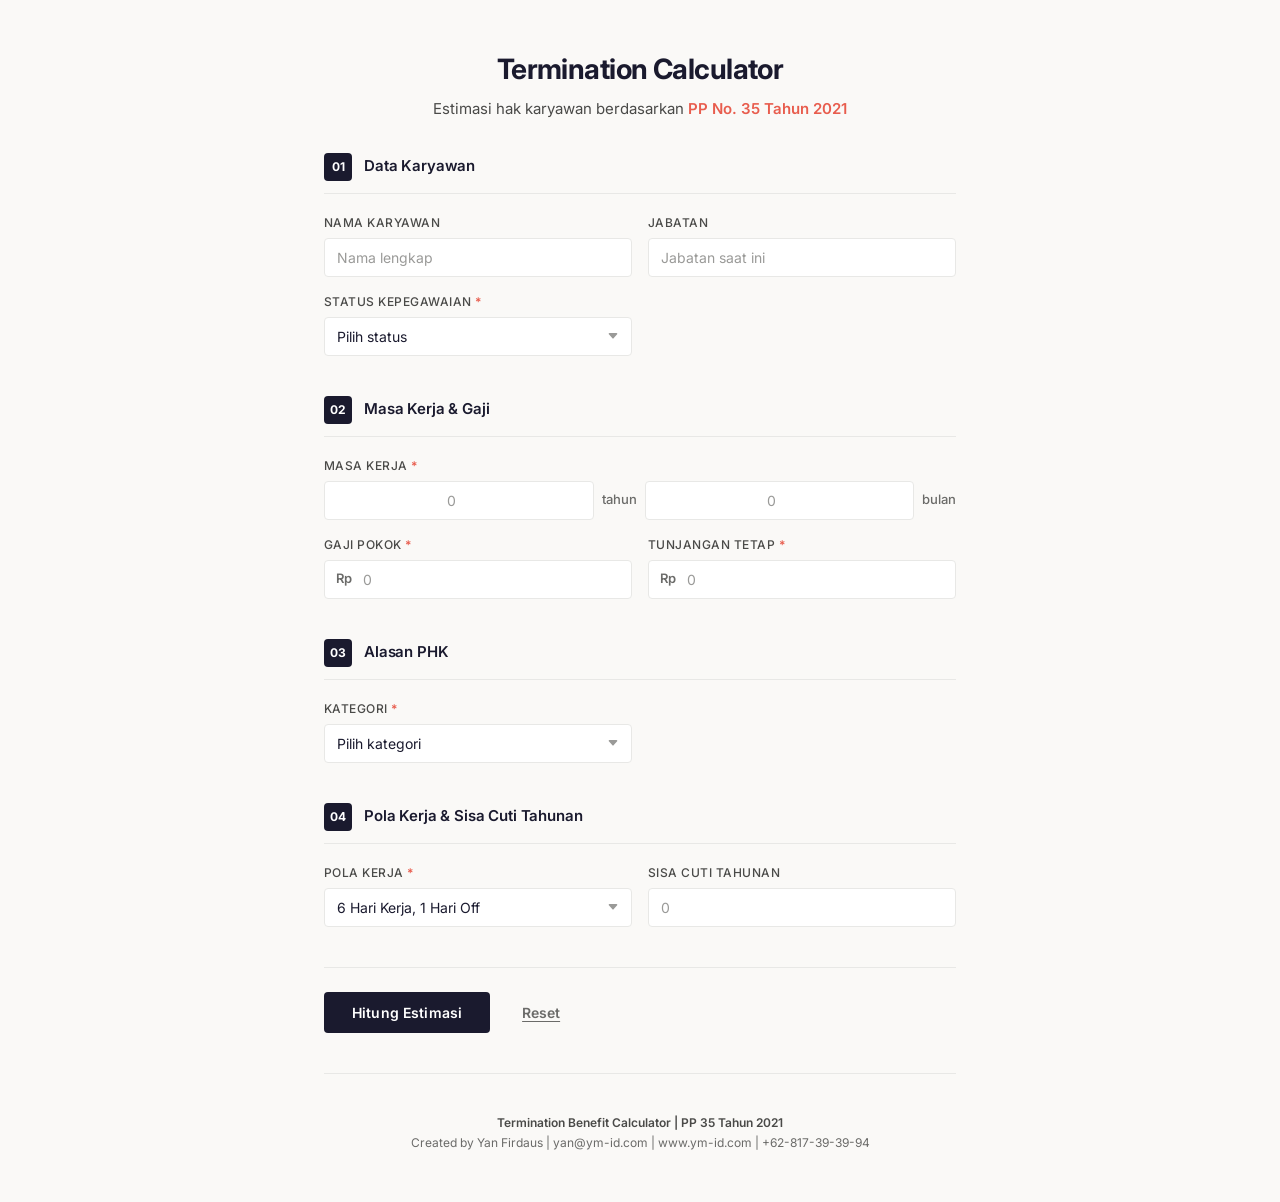
==== commit b592d0e3: "js file update" ====
--- a/index.html
+++ b/index.html
@@ -3,7 +3,7 @@
 <head>
     <meta charset="UTF-8">
     <meta name="viewport" content="width=device-width, initial-scale=1.0">
-    <title>Termination calculator | PP No. 35 Tahun 2021</title>
+    <title>Termination Benefit Calculator | PP No. 35 Tahun 2021</title>
     <link rel="stylesheet" href="style.css">
     <link rel="preconnect" href="https://fonts.googleapis.com">
     <link href="https://fonts.googleapis.com/css2?family=Inter:wght@300;400;500;600;700;800&display=swap" rel="stylesheet">
@@ -40,8 +40,8 @@
                             <label for="employmentStatus">Status Kepegawaian <span class="required">*</span></label>
                             <select id="employmentStatus" required>
                                 <option value="" disabled selected>Pilih status</option>
-                                <option value="PKWTT">PKWTT - TETAP</option>
-                                <option value="PKWT">PKWT - KONTRAK</option>
+                                <option value="PKWTT">PKWTT - Tetap</option>
+                                <option value="PKWT">PKWT - Kontrak</option>
                             </select>
                         </div>
                         <div class="form-group" id="pkwtDurationGroup" style="display:none;">
@@ -92,15 +92,15 @@
                     </div>
                     <div class="form-grid">
                         <div class="form-group">
-                            <label>Kategori<span class="required">*</span></label>
+                            <label>Kategori <span class="required">*</span></label>
                             <select id="terminationCategory" required>
                                 <option value="" disabled selected>Pilih kategori</option>
                                 <option value="phk_perusahaan">PHK oleh Perusahaan</option>
-                                <option value="phk_pekerja">PHK oleh Pekerja / Berakhirnya HK</option>
+                                <option value="phk_pekerja">PHK oleh Pekerja / Berakhirnya Hubungan Kerja</option>
                             </select>
                         </div>
                         <div class="form-group" id="subCategoryGroup" style="display:none;">
-                            <label>Detil PHK <span class="required">*</span></label>
+                            <label>Alasan Detail <span class="required">*</span></label>
                             <select id="terminationReason" required>
                                 <option value="" disabled selected>Pilih alasan</option>
                             </select>
@@ -112,7 +112,7 @@
                     </div>
                 </div>
 
-                <!-- Section 4: Pola Kerja & Sisa Cuti Tahunan -->
+                <!-- Section 4: Pola Kerja & Sisa Cuti -->
                 <div class="section-block">
                     <div class="section-header">
                         <span class="section-number">04</span>
@@ -226,6 +226,15 @@
                     <div class="total-words" id="totalTerbilang"></div>
                 </div>
 
+                <!-- Lampiran Hukum -->
+                <div class="lampiran-section" id="lampiranSection">
+                    <div class="lampiran-header">
+                        <h3>LAMPIRAN</h3>
+                        <p>Landasan Hukum Perhitungan Hak Karyawan</p>
+                    </div>
+                    <div class="lampiran-content" id="lampiranContent"></div>
+                </div>
+
                 <div class="result-actions">
                     <button type="button" class="btn-primary" id="printBtn">Cetak / Simpan PDF</button>
                     <button type="button" class="btn-text" id="recalculateBtn">Hitung Ulang</button>
@@ -234,8 +243,8 @@
         </main>
 
         <footer class="footer">
-            <p>Termination Benefit Calculator | PP No.35 Tahun 2021</p>
-            <p>Created by Yan Firdaus | www.ym-id.com | yan@ym-id.com | 0817393994</p>
+            <p>Termination Benefit Calculator | PP 35 Tahun 2021</p>
+            <p>Created by Yan Firdaus | yan@ym-id.com | www.ym-id.com | +62-817-39-39-94</p>
         </footer>
     </div>
 
--- a/style.css
+++ b/style.css
@@ -1,5 +1,5 @@
 /* ============================================
-   Termination Benefit Calculator - Simplified
+   Kalkulator PHK - Simplified
    ============================================ */
 
 :root {
@@ -472,6 +472,68 @@
     justify-content: center;
 }
 
+/* Lampiran Section */
+.lampiran-section {
+    margin-top: 32px;
+    margin-bottom: 24px;
+    border: 1px solid var(--border);
+    border-radius: var(--radius-lg);
+    overflow: hidden;
+    page-break-before: always;
+    break-before: page;
+}
+
+.lampiran-header {
+    background: var(--charcoal);
+    color: var(--white);
+    padding: 16px 20px;
+    text-align: center;
+}
+
+.lampiran-header h3 {
+    font-size: 14px;
+    font-weight: 700;
+    letter-spacing: 0.08em;
+    text-transform: uppercase;
+    margin-bottom: 4px;
+}
+
+.lampiran-header p {
+    font-size: 11px;
+    opacity: 0.7;
+    font-weight: 400;
+}
+
+.lampiran-content {
+    padding: 0;
+    background: var(--white);
+}
+
+.lampiran-pasal {
+    border-bottom: 1px solid var(--border);
+    page-break-inside: avoid;
+    break-inside: avoid;
+}
+
+.lampiran-pasal:last-child { border-bottom: none; }
+
+.lampiran-pasal-title {
+    background: var(--gray-100);
+    padding: 10px 16px;
+    font-size: 12px;
+    font-weight: 700;
+    color: var(--charcoal);
+    border-left: 3px solid var(--coral);
+}
+
+.lampiran-pasal-content {
+    padding: 12px 16px;
+    font-size: 11px;
+    line-height: 1.6;
+    color: var(--text-secondary);
+    white-space: pre-line;
+}
+
 /* Footer */
 .footer {
     text-align: center;
@@ -680,8 +742,54 @@
     .total-value { font-size: 14pt !important; margin-bottom: 1px !important; }
     .total-words { font-size: 7pt !important; }
 
+    /* Lampiran Print */
+    .lampiran-section {
+        display: block !important;
+        page-break-before: always !important;
+        break-before: page !important;
+        margin-top: 0 !important;
+        border: 1px solid #333 !important;
+        border-radius: 0 !important;
+    }
+
+    .lampiran-header {
+        background: #1a1a2e !important;
+        color: white !important;
+        padding: 6px 10px !important;
+        border-bottom: 1.5px solid #1a1a2e !important;
+    }
+
+    .lampiran-header h3 {
+        font-size: 10pt !important;
+        margin-bottom: 1px !important;
+    }
+
+    .lampiran-header p {
+        font-size: 7.5pt !important;
+    }
+
+    .lampiran-pasal {
+        border-bottom: 1px solid #ddd !important;
+        page-break-inside: avoid !important;
+        break-inside: avoid !important;
+    }
+
+    .lampiran-pasal-title {
+        background: #f5f5f3 !important;
+        padding: 3px 10px !important;
+        font-size: 8.5pt !important;
+        border-left: 2px solid #e85d4e !important;
+    }
+
+    .lampiran-pasal-content {
+        padding: 5px 10px !important;
+        font-size: 7pt !important;
+        line-height: 1.3 !important;
+        color: #333 !important;
+    }
+
     .result-section::after {
-        content: "Dokumen dihasilkan oleh Termination Benefit Calculator | PP No. 35 Tahun 2021";
+        content: "Dokumen dihasilkan oleh Kalkulator PHK | PP No. 35 Tahun 2021";
         display: block;
         text-align: center;
         font-size: 6.5pt;
@@ -729,9 +837,3 @@
     .section-number { width: 24px; height: 24px; font-size: 11px; }
     .section-header h2 { font-size: 14px; }
 }
-
-/* Structural */
-.main-content { display: block; }
-
-/* Currency input class for JS selection */
-.currency-input { /* styling inherited from input */ }
